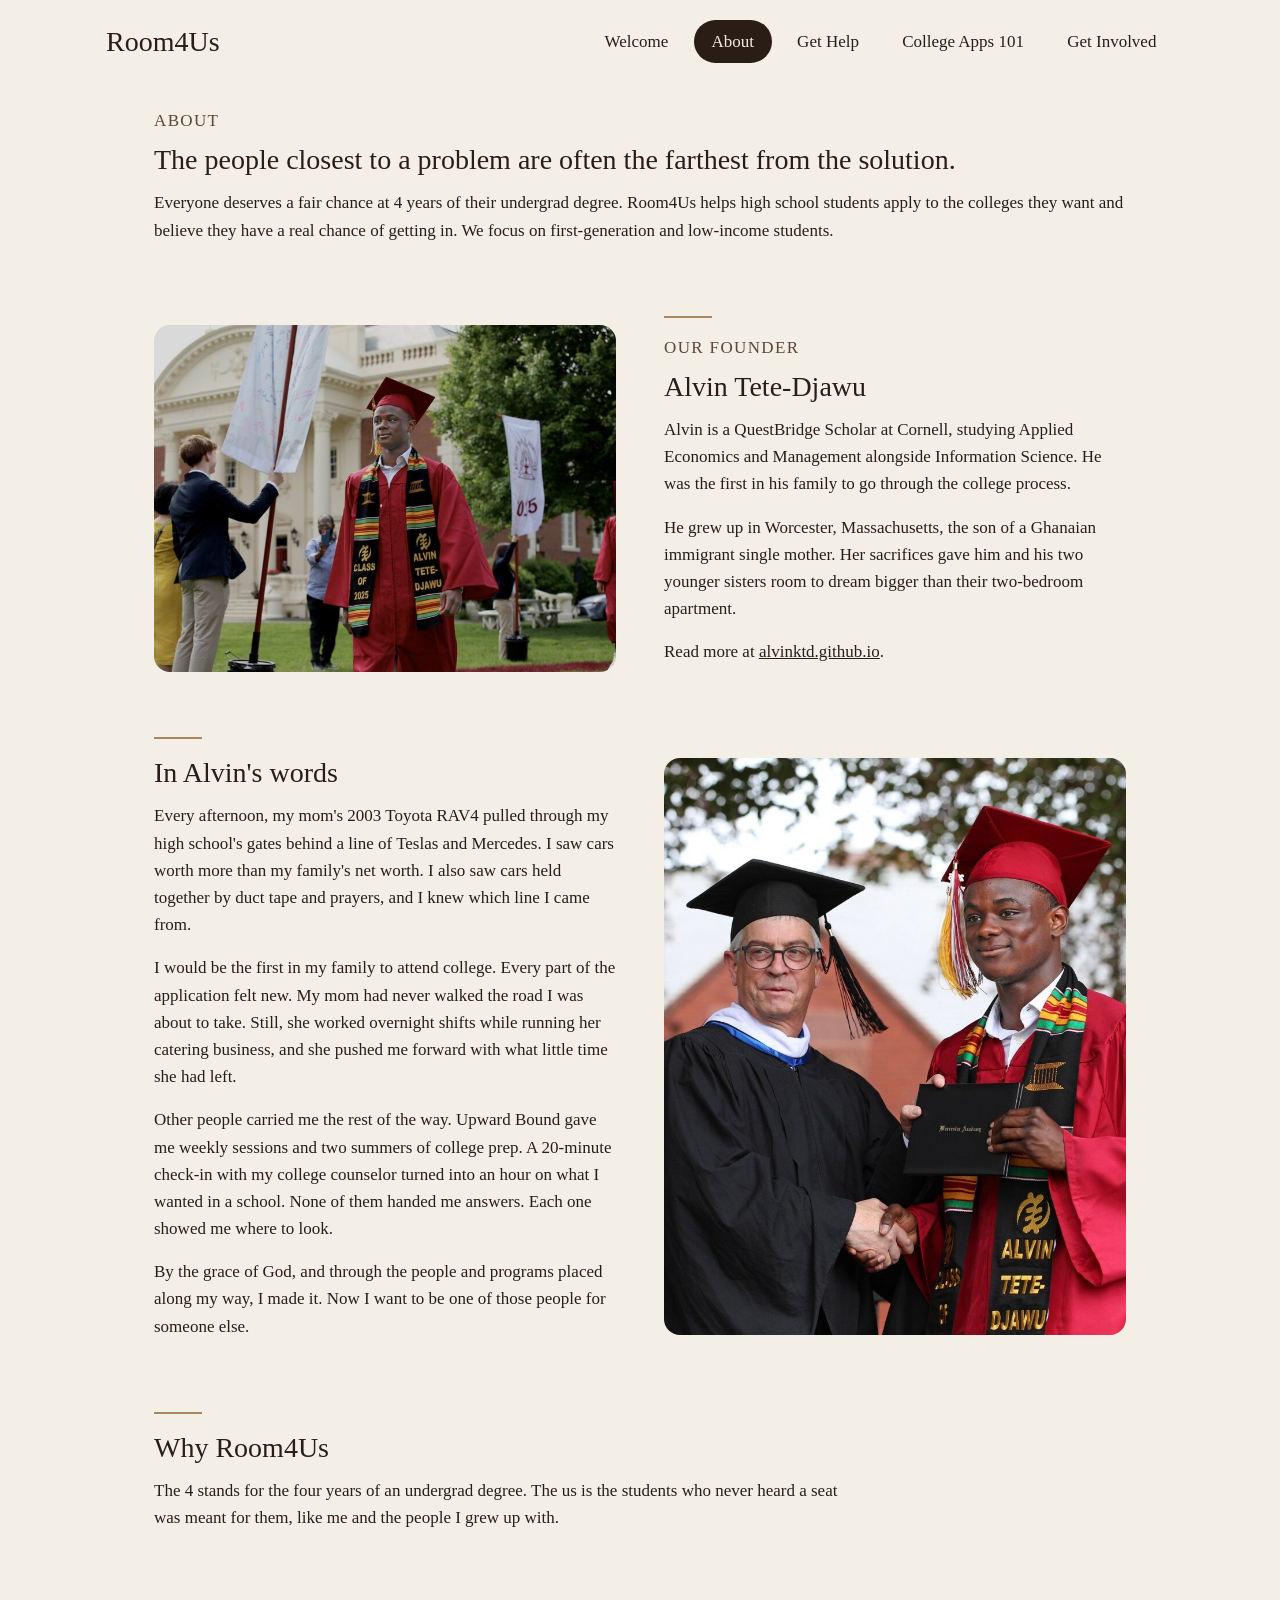
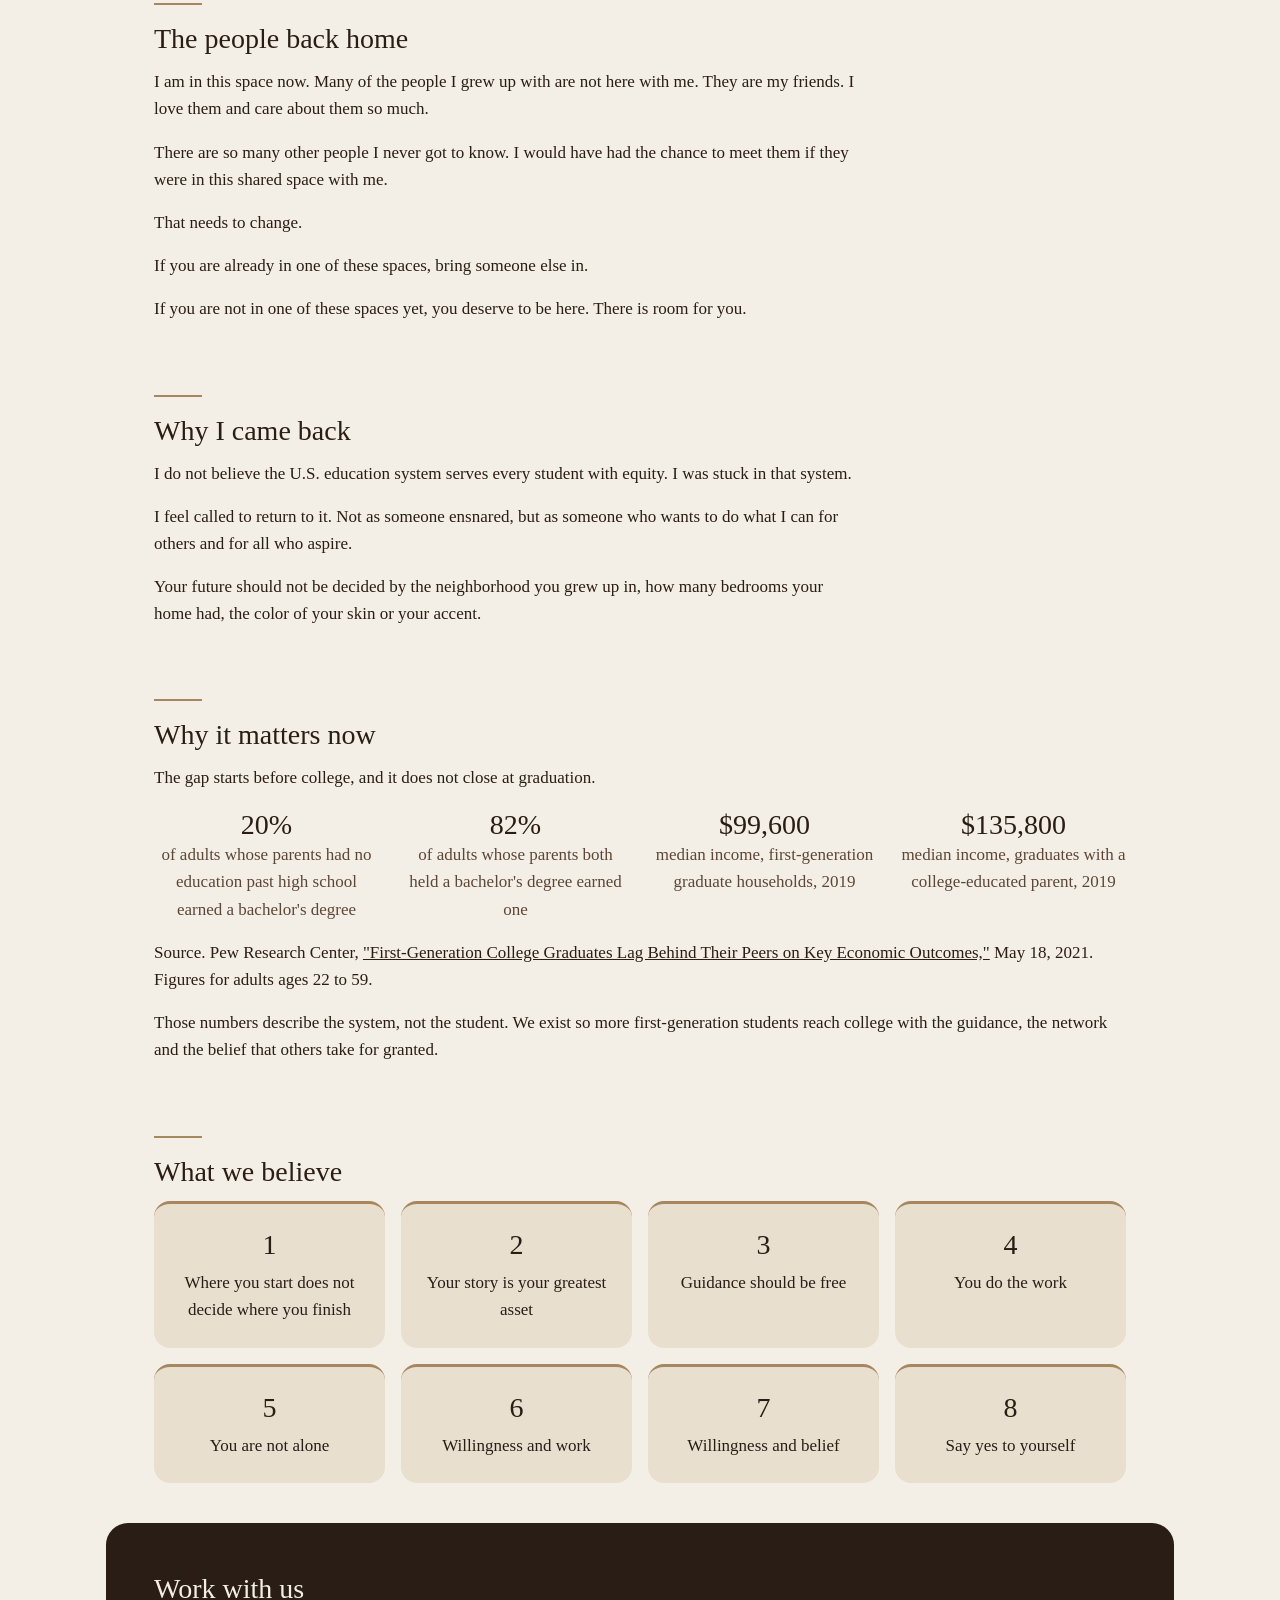
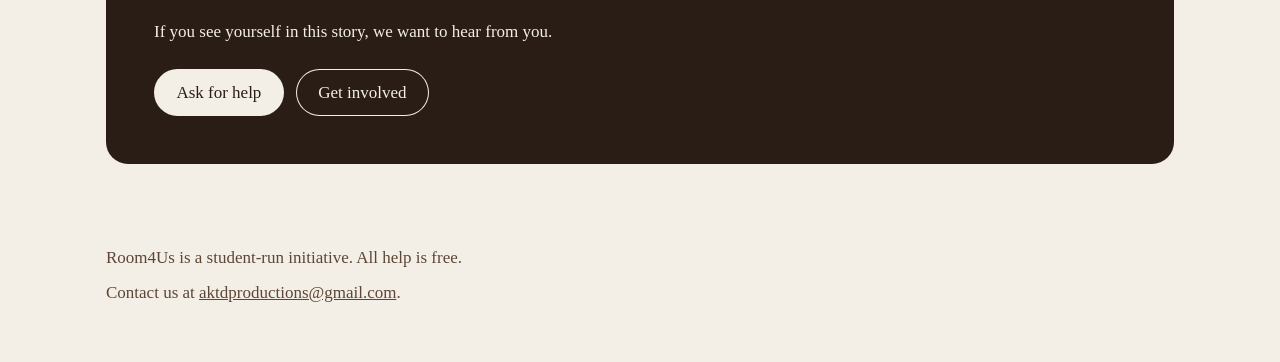
==== about.html @ 81c7f488 "Drop boxes behind plain text, keep them for the home hero, tiles and calls to action" ====
<!DOCTYPE html>
<html lang="en">
<head>
  <meta charset="utf-8">
  <meta name="viewport" content="width=device-width, initial-scale=1">
  <title>About | Room4Us</title>
  <meta name="description" content="Why Room4Us exists, our mission, and our founder's story.">
  <link rel="stylesheet" href="css/style.css?v=7">
</head>
<body>

  <header class="site-header">
    <a class="site-name" href="index.html">Room4Us</a>
    <button class="menu-button" type="button" aria-expanded="false" aria-controls="site-nav" aria-label="Open menu">
      <span></span><span></span><span></span>
    </button>
    <nav class="site-nav" id="site-nav" aria-label="Main">
      <ul>
        <li><a href="index.html">Welcome</a></li>
        <li><a href="about.html" aria-current="page">About</a></li>
        <li><a href="get-help.html">Get Help</a></li>
        <li><a href="college-apps-101.html">College Apps 101</a></li>
        <li><a href="get-involved.html">Get Involved</a></li>
      </ul>
    </nav>
  </header>

  <main>

    <!-- Opening statement and mission -->
    <section class="card" aria-labelledby="about-heading">
      <p class="eyebrow">About</p>
      <h1 id="about-heading">The people closest to a problem are often the farthest from the solution.</h1>
      <p>Everyone deserves a fair chance at 4 years of their undergrad degree. Room4Us helps high school students apply to the colleges they want and believe they have a real chance of getting in. We focus on first-generation and low-income students.</p>
    </section>

    <!-- Founder -->
    <section class="card media" aria-labelledby="founder-heading">
      <img src="images/alvin-graduation-walk.jpg" alt="Alvin walking at his high school graduation" width="800" height="602" loading="lazy">
      <div>
        <hr class="rule">
        <p class="eyebrow">Our founder</p>
        <h2 id="founder-heading">Alvin Tete-Djawu</h2>
        <p>Alvin is a QuestBridge Scholar at Cornell, studying Applied Economics and Management alongside Information Science. He was the first in his family to go through the college process.</p>
        <p>He grew up in Worcester, Massachusetts, the son of a Ghanaian immigrant single mother. Her sacrifices gave him and his two younger sisters room to dream bigger than their two-bedroom apartment.</p>
        <p>Read more at <a href="https://alvinktd.github.io/">alvinktd.github.io</a>.</p>
      </div>
    </section>

    <!-- Founder story, in Alvin's own words -->
    <section class="card media" aria-labelledby="story-heading">
      <div>
        <hr class="rule">
        <h2 id="story-heading">In Alvin's words</h2>
        <p>Every afternoon, my mom's 2003 Toyota RAV4 pulled through my high school's gates behind a line of Teslas and Mercedes. I saw cars worth more than my family's net worth. I also saw cars held together by duct tape and prayers, and I knew which line I came from.</p>
        <p>I would be the first in my family to attend college. Every part of the application felt new. My mom had never walked the road I was about to take. Still, she worked overnight shifts while running her catering business, and she pushed me forward with what little time she had left.</p>
        <p>Other people carried me the rest of the way. Upward Bound gave me weekly sessions and two summers of college prep. A 20-minute check-in with my college counselor turned into an hour on what I wanted in a school. None of them handed me answers. Each one showed me where to look.</p>
        <p>By the grace of God, and through the people and programs placed along my way, I made it. Now I want to be one of those people for someone else.</p>
      </div>
      <img src="images/alvin-graduation.jpg" alt="Alvin receiving his high school diploma" width="800" height="1000" loading="lazy">
    </section>

    <!-- What the name means -->
    <section class="card" aria-labelledby="name-heading">
      <hr class="rule">
      <h2 id="name-heading">Why Room4Us</h2>
      <div class="prose">
        <p>The 4 stands for the four years of an undergrad degree. The us is the students who never heard a seat was meant for them, like me and the people I grew up with.</p>
      </div>
    </section>

    <!-- Alvin's story of the people back home, in his words -->
    <section class="card" aria-labelledby="left-heading">
      <hr class="rule">
      <h2 id="left-heading">The people back home</h2>
      <div class="prose">
        <p>I am in this space now. Many of the people I grew up with are not here with me. They are my friends. I love them and care about them so much.</p>
        <p>There are so many other people I never got to know. I would have had the chance to meet them if they were in this shared space with me.</p>
        <p>That needs to change.</p>
        <p>If you are already in one of these spaces, bring someone else in.</p>
        <p>If you are not in one of these spaces yet, you deserve to be here. There is room for you.</p>
      </div>
    </section>

    <!-- Why Alvin came back to this work -->
    <section class="card" aria-labelledby="equity-heading">
      <hr class="rule">
      <h2 id="equity-heading">Why I came back</h2>
      <div class="prose">
        <p>I do not believe the U.S. education system serves every student with equity. I was stuck in that system.</p>
        <p>I feel called to return to it. Not as someone ensnared, but as someone who wants to do what I can for others and for all who aspire.</p>
        <p>Your future should not be decided by the neighborhood you grew up in, how many bedrooms your home had, the color of your skin or your accent.</p>
      </div>
    </section>

    <!-- Why it matters. Real figures from Pew Research Center. -->
    <section class="card" aria-labelledby="why-heading">
      <hr class="rule">
      <h2 id="why-heading">Why it matters now</h2>
      <div class="prose">
        <p>The gap starts before college, and it does not close at graduation.</p>
      </div>
      <ul class="numbers">
        <li><span class="number">20%</span><span class="number-label">of adults whose parents had no education past high school earned a bachelor's degree</span></li>
        <li><span class="number">82%</span><span class="number-label">of adults whose parents both held a bachelor's degree earned one</span></li>
        <li><span class="number">$99,600</span><span class="number-label">median income, first-generation graduate households, 2019</span></li>
        <li><span class="number">$135,800</span><span class="number-label">median income, graduates with a college-educated parent, 2019</span></li>
      </ul>
      <p class="after-chips">Source. Pew Research Center, <a href="https://www.pewresearch.org/social-trends/2021/05/18/first-generation-college-graduates-lag-behind-their-peers-on-key-economic-outcomes/">"First-Generation College Graduates Lag Behind Their Peers on Key Economic Outcomes,"</a> May 18, 2021. Figures for adults ages 22 to 59.</p>
      <p>Those numbers describe the system, not the student. We exist so more first-generation students reach college with the guidance, the network and the belief that others take for granted.</p>
    </section>

    <!-- Beliefs -->
    <section class="card" aria-labelledby="believe-heading">
      <hr class="rule">
      <h2 id="believe-heading">What we believe</h2>
      <ol class="pillars">
        <li><span class="pillar-number">1</span>Where you start does not decide where you finish</li>
        <li><span class="pillar-number">2</span>Your story is your greatest asset</li>
        <li><span class="pillar-number">3</span>Guidance should be free</li>
        <li><span class="pillar-number">4</span>You do the work</li>
        <li><span class="pillar-number">5</span>You are not alone</li>
        <li><span class="pillar-number">6</span>Willingness and work</li>
        <li><span class="pillar-number">7</span>Willingness and belief</li>
        <li><span class="pillar-number">8</span>Say yes to yourself</li>
      </ol>
    </section>

    <!-- Next step -->
    <section class="card card-dark" aria-labelledby="next-heading">
      <h2 id="next-heading">Work with us</h2>
      <p>If you see yourself in this story, we want to hear from you.</p>
      <div class="actions">
        <a class="button" href="get-help.html">Ask for help</a>
        <a class="button button-light" href="get-involved.html">Get involved</a>
      </div>
    </section>

  </main>

  <footer class="site-footer">
    <p>Room4Us is a student-run initiative. All help is free.</p>
    <p>Contact us at <a href="mailto:aktdproductions@gmail.com">aktdproductions@gmail.com</a>.</p>
  </footer>

  <script src="js/main.js?v=6"></script>
</body>
</html>
---- css/style.css ----
/* =========================================================
   Room4Us styles

   Rules
   - One font: Georgia.
   - Two sizes: 1.75rem for headings, 1.0625rem for the rest.
   - Colors live in one place, the tokens below.

   Contents
   1. Color tokens
   2. Base
   3. Header and navigation
   4. Layout and cards
   5. Buttons
   6. Chips, numbers, pillars and lists
   7. Tiles and modals
   8. Footer
   ========================================================= */


/* ---------- 1. Color tokens ---------- */

/* Light theme (default) */
:root {
  --bg: #f4efe6;           /* cream page */
  --surface: #fbf8f2;      /* cards and modals */
  --surface-dark: #2a1d16; /* chocolate hero and call-to-action cards */
  --soft: #e9dfcf;         /* chips, tiles, hover */
  --text: #2a1d16;         /* chocolate text */
  --text-muted: #5c4636;   /* softer text, passes contrast */
  --text-on-dark: #f4efe6; /* cream text on chocolate */
  --accent: #a6875f;       /* tan lines, decoration only */
  --pill: #2a1d16;         /* filled pill */
  --pill-text: #f4efe6;
  --focus: #7a5a32;
  --backdrop: rgb(18 13 10 / 65%);
  --shadow: 0 10px 30px rgb(0 0 0 / 18%);
  --radius: 22px;
  --radius-small: 16px;
  --size-heading: 1.75rem;
  --size-body: 1.0625rem;
}

/* Dark theme */
@media (prefers-color-scheme: dark) {
  :root {
    --bg: #120d0a;
    --surface: #221813;
    --surface-dark: #2e2119;
    --soft: #3a2b21;
    --text: #f4efe6;
    --text-muted: #d9ccb9;
    --text-on-dark: #f4efe6;
    --accent: #c9a979;
    --pill: #f4efe6;
    --pill-text: #120d0a;
    --focus: #e6c999;
  }
}


/* ---------- 2. Base ---------- */

*,
*::before,
*::after {
  box-sizing: border-box;
}

html {
  font-size: 100%; /* 1rem = 16px */
  text-size-adjust: 100%;
}

body {
  margin: 0;
  background: var(--bg);
  color: var(--text);
  font-family: Georgia, serif;
  font-size: var(--size-body);
  line-height: 1.6;
}

/* Every heading uses the one heading size */
h1,
h2,
h3 {
  margin: 0 0 0.75rem;
  font-size: var(--size-heading);
  font-weight: normal;
  line-height: 1.25;
}

p {
  margin: 0 0 1rem;
}

a {
  color: inherit;
}

img {
  display: block;
  max-width: 100%;
  height: auto;
}

/* Visible focus on everything you can tab to */
a:focus-visible,
button:focus-visible {
  outline: 3px solid var(--focus);
  outline-offset: 3px;
}


/* ---------- 3. Header and navigation ---------- */

.site-header {
  position: relative;
  display: flex;
  align-items: center;
  justify-content: space-between;
  gap: 1rem;
  max-width: 1100px;
  margin: 0 auto;
  padding: 1.25rem 1rem;
}

/* The organization name. One line on every page. */
.site-name {
  font-size: var(--size-heading);
  line-height: 1.2;
  text-decoration: none;
  white-space: nowrap;
}

/* Hamburger button. Shown under 900px only. */
.menu-button {
  display: inline-flex;
  flex-direction: column;
  justify-content: center;
  gap: 5px;
  width: 48px;
  height: 48px;
  padding: 12px;
  border: 0;
  border-radius: 999px;
  background: transparent;
  color: var(--text);
  cursor: pointer;
}

.menu-button span {
  display: block;
  height: 2px;
  background: currentcolor;
}

/* Mobile menu: hidden until the hamburger opens it */
.site-nav {
  position: absolute;
  top: calc(100% - 0.5rem);
  right: 1rem;
  left: 1rem;
  z-index: 10;
  display: none;
  padding: 0.75rem;
  border-radius: var(--radius);
  background: var(--surface);
  box-shadow: var(--shadow);
}

.site-nav.is-open {
  display: block;
}

.site-nav ul {
  display: grid;
  gap: 0.25rem;
  margin: 0;
  padding: 0;
  list-style: none;
}

/* Nav links are oval pills */
.site-nav a {
  display: block;
  padding: 0.5rem 1.1rem;
  border-radius: 999px;
  text-decoration: none;
  white-space: nowrap;
}

.site-nav a:hover {
  background: var(--soft);
}

/* The current page gets a filled pill */
.site-nav a[aria-current="page"] {
  background: var(--pill);
  color: var(--pill-text);
}

/* Wide screens: pills in a row at top right */
@media (width >= 900px) {
  .menu-button {
    display: none;
  }

  .site-nav {
    position: static;
    display: block;
    padding: 0;
    background: transparent;
    box-shadow: none;
  }

  .site-nav ul {
    display: flex;
    gap: 0.5rem;
  }
}


/* ---------- 4. Layout and cards ---------- */

main {
  max-width: 1100px;
  margin: 0 auto;
  padding: 0 1rem 2rem;
}

/* Sections, stacked full width. Plain text sits on the page with no box.
   Text lines up with the text inside the boxed sections. */
.card {
  margin-bottom: 0.5rem;
  padding: 2rem 1.5rem;
  border-radius: var(--radius);
}

/* Boxed sections, only where the box does work: the opening card,
   closing calls to action, and groups of tappable tiles. */
.card-box {
  margin: 1rem 0 1.5rem;
  background: var(--surface);
}

/* Chocolate card for heroes and closing calls to action */
.card-dark {
  margin: 1rem 0 1.5rem;
  background: var(--surface-dark);
  color: var(--text-on-dark);
}

@media (width >= 900px) {
  .card {
    padding: 1.5rem 3rem;
  }

  .card-box,
  .card-dark {
    padding: 3rem;
  }
}

/* Thin tan line above a heading */
.rule {
  width: 48px;
  height: 2px;
  margin: 0 0 1rem;
  border: 0;
  background: var(--accent);
}

/* Small uppercase label above a heading. Same size as body text. */
.eyebrow {
  margin: 0 0 0.5rem;
  color: var(--text-muted);
  letter-spacing: 0.08em;
  text-transform: uppercase;
}

.card-dark .eyebrow {
  color: var(--text-on-dark);
}

/* Text column at a comfortable reading width */
.prose {
  max-width: 44rem;
}

/* Card with a picture: stacked on mobile, side by side on wide screens */
.media {
  display: grid;
  gap: 2rem;
  align-items: center;
}

.media img {
  width: 100%;
  border-radius: var(--radius-small);
}

@media (width >= 900px) {
  .media {
    grid-template-columns: 1fr 1fr;
    gap: 3rem;
  }
}

/* Extra space under a row of chips or numbers */
.after-chips {
  margin-top: 1rem;
}


/* ---------- 5. Buttons ---------- */

.actions {
  display: flex;
  flex-wrap: wrap;
  gap: 0.75rem;
  margin-top: 1.5rem;
}

.button {
  display: inline-block;
  padding: 0.7rem 1.4rem;
  border: 0;
  border-radius: 999px;
  background: var(--pill);
  color: var(--pill-text);
  font-family: inherit;
  font-size: var(--size-body);
  line-height: 1.4;
  text-decoration: none;
  cursor: pointer;
}

.button-light {
  background: var(--soft);
  color: var(--text);
}

/* On chocolate cards, buttons flip to cream */
.card-dark .button {
  background: var(--text-on-dark);
  color: #2a1d16;
}

.card-dark .button-light {
  background: transparent;
  color: var(--text-on-dark);
  box-shadow: inset 0 0 0 1px var(--text-on-dark);
}


/* ---------- 6. Chips, numbers, pillars and lists ---------- */

/* Regular bullet and numbered lists inside cards and modals */
:where(.prose, dialog) :where(ul:not(.chips), ol),
.steps {
  margin: 0 0 1rem;
  padding-left: 1.25rem;
}

:where(.prose, dialog, .steps) li {
  margin-bottom: 0.4rem;
}

.steps {
  max-width: 44rem;
}

/* Shared reset for the custom lists */
.chips,
.numbers,
.pillars {
  margin: 0;
  padding: 0;
  list-style: none;
}

/* Chips: short items in ovals */
.chips {
  display: flex;
  flex-wrap: wrap;
  gap: 0.5rem;
  margin-top: 1rem;
}

.chips > li {
  margin: 0;
  padding: 0.35rem 1rem;
  border-radius: 999px;
  background: var(--soft);
  color: var(--text);
}

/* Impact numbers: 2 columns on mobile, 4 on wide screens */
.numbers {
  display: grid;
  grid-template-columns: repeat(2, 1fr);
  gap: 1.5rem;
  text-align: center;
}

.numbers > li {
  margin: 0;
}

.number {
  display: block;
  font-size: var(--size-heading);
  font-weight: normal;
  line-height: 1.2;
}

.number-label {
  display: block;
  color: var(--text-muted);
}

/* Pillars for "What we believe": 2 columns on mobile, 4 on wide */
.pillars {
  display: grid;
  grid-template-columns: repeat(2, 1fr);
  gap: 1rem;
}

.pillars > li {
  margin: 0;
  padding: 1.5rem 1rem;
  border-top: 3px solid var(--accent);
  border-radius: var(--radius-small);
  background: var(--soft);
  text-align: center;
}

.pillar-number {
  display: block;
  margin-bottom: 0.5rem;
  font-size: var(--size-heading);
  line-height: 1.2;
}

@media (width >= 900px) {
  .numbers,
  .pillars {
    grid-template-columns: repeat(4, 1fr);
  }
}

/* Guide sections: a little space above sub-headings */
.guide h3 {
  margin-top: 1.5rem;
}


/* ---------- 7. Tiles and modals ---------- */

/* Tappable cards that open a modal */
.tiles {
  display: grid;
  gap: 1rem;
}

@media (width >= 900px) {
  .tiles {
    grid-template-columns: repeat(2, 1fr);
  }
}

.tile {
  display: block;
  width: 100%;
  padding: 1.5rem;
  border: 0;
  border-radius: var(--radius-small);
  background: var(--soft);
  color: var(--text);
  font-family: inherit;
  font-size: var(--size-body);
  line-height: 1.5;
  text-align: left;
  cursor: pointer;
}

.tile:hover {
  box-shadow: inset 0 0 0 2px var(--accent);
}

.tile-title {
  display: block;
  margin-bottom: 0.5rem;
  font-size: var(--size-heading);
  line-height: 1.25;
}

.tile-more {
  display: block;
  margin-top: 0.75rem;
  text-decoration: underline;
}

/* Modals */
dialog {
  width: min(680px, calc(100% - 2rem));
  max-height: calc(100% - 2rem);
  padding: 2rem 1.5rem;
  border: 0;
  border-radius: var(--radius);
  background: var(--surface);
  color: var(--text);
}

dialog::backdrop {
  background: var(--backdrop);
}

.dialog-close {
  float: right;
  margin: -0.5rem -0.5rem 0.5rem 1rem;
  padding: 0.35rem 1rem;
  border: 0;
  border-radius: 999px;
  background: var(--soft);
  color: var(--text);
  font-family: inherit;
  font-size: var(--size-body);
  cursor: pointer;
}


/* ---------- 8. Footer ---------- */

.site-footer {
  max-width: 1100px;
  margin: 0 auto;
  padding: 1.5rem 1rem 3rem;
  color: var(--text-muted);
}

.site-footer p {
  margin: 0 0 0.5rem;
}
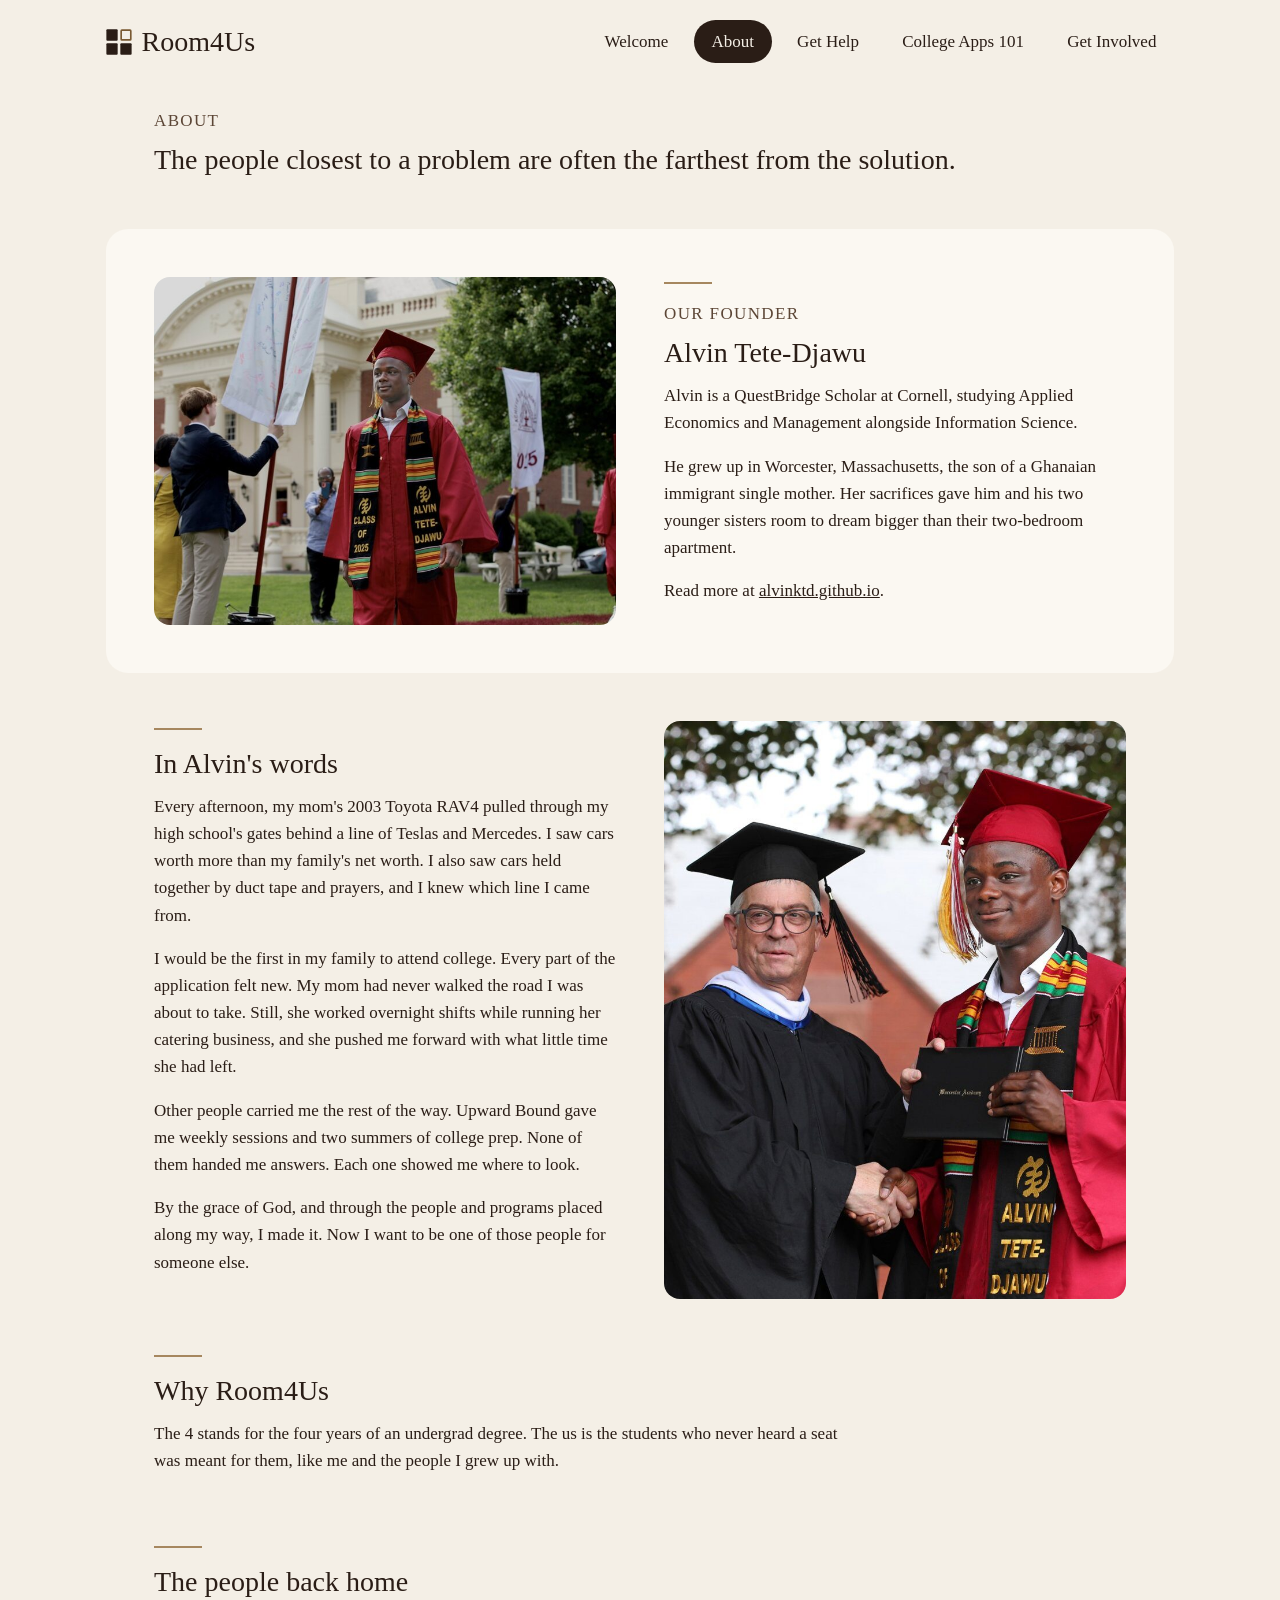
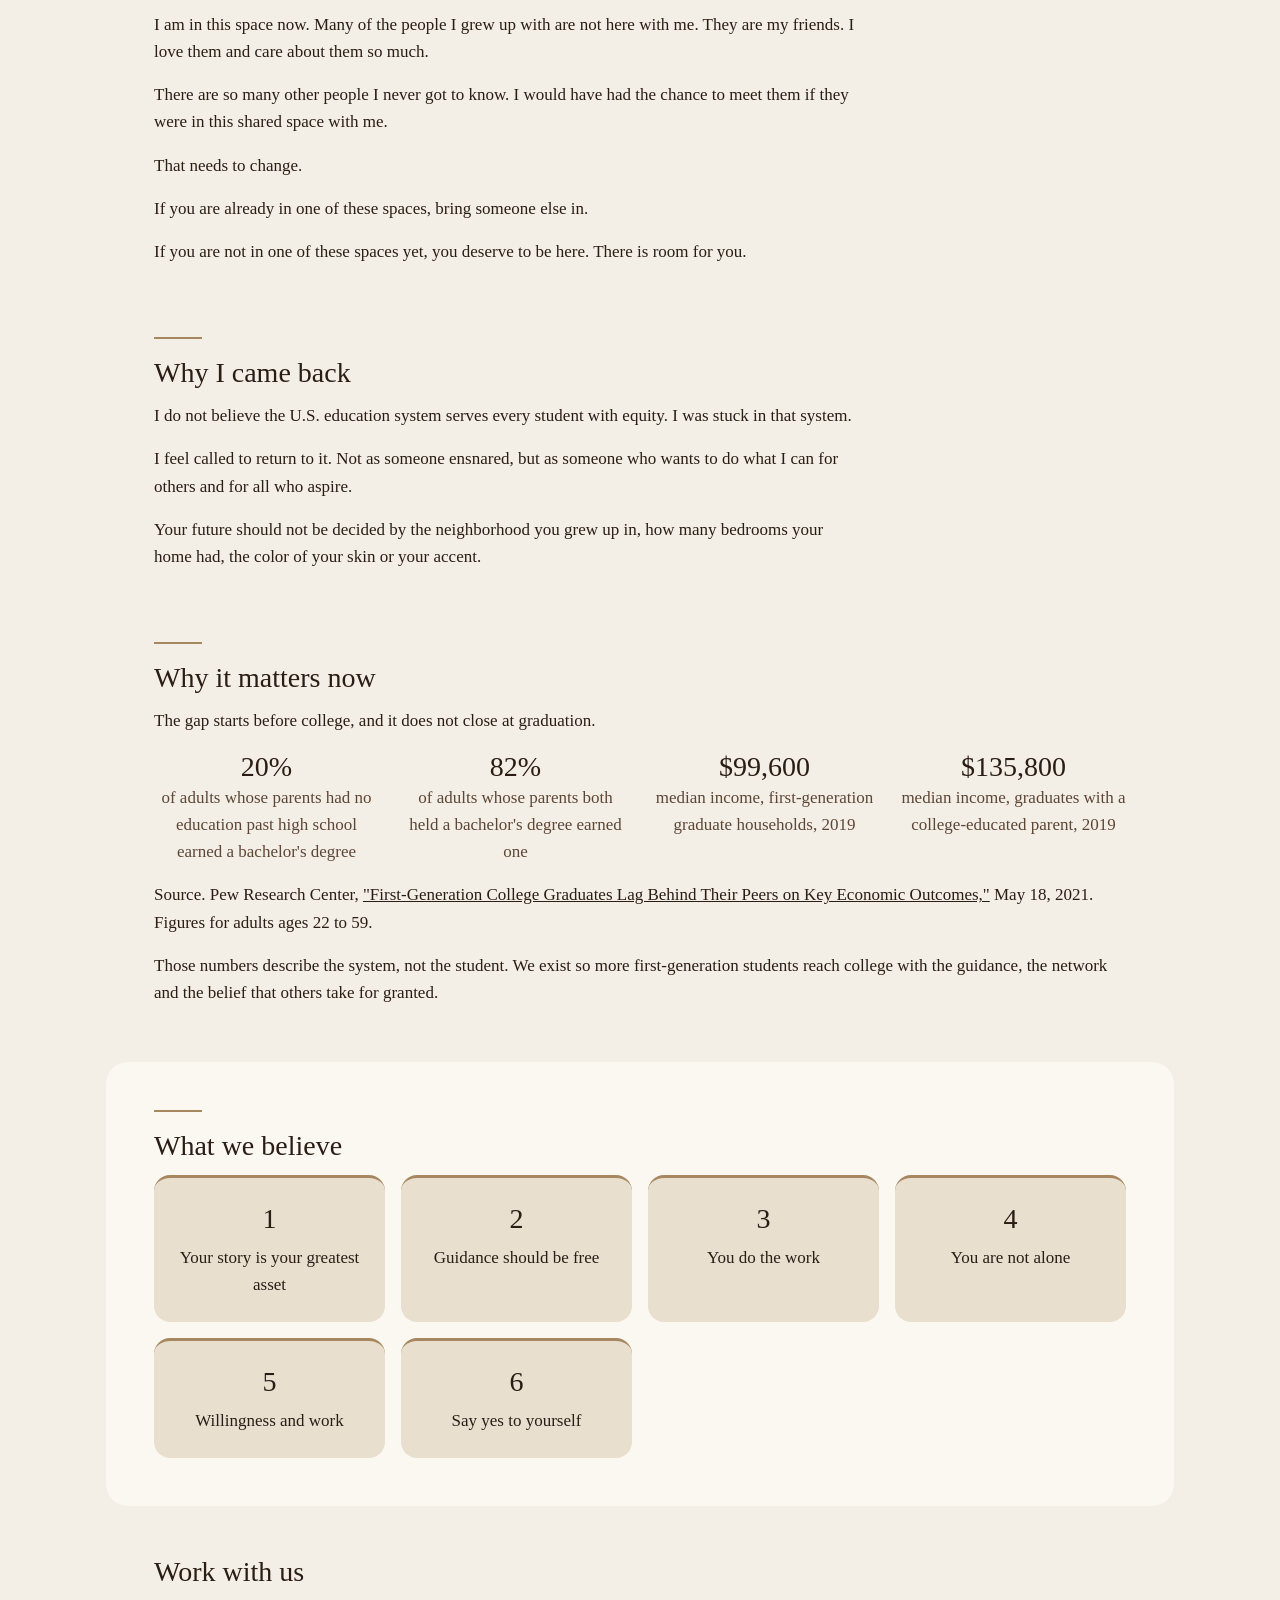
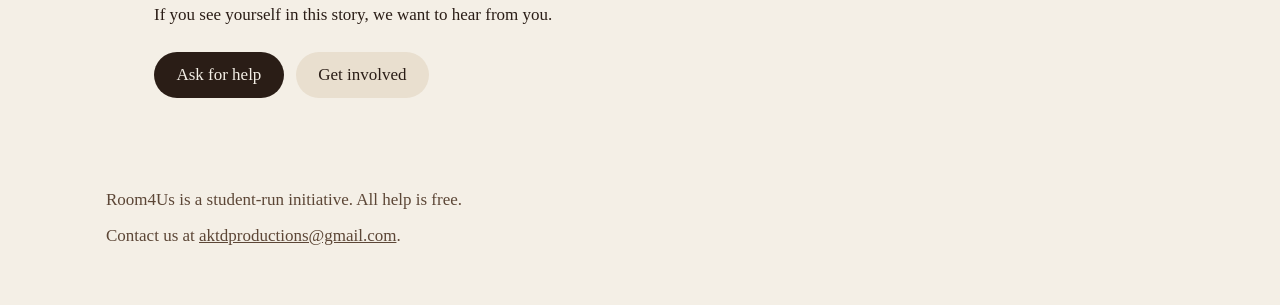
==== commit df1d9e7b: "Boxes only where there is something to click, remove repeats, new four-squares logo and favicon" ====
--- a/about.html
+++ b/about.html
@@ -5,12 +5,17 @@
   <meta name="viewport" content="width=device-width, initial-scale=1">
   <title>About | Room4Us</title>
   <meta name="description" content="Why Room4Us exists, our mission, and our founder's story.">
-  <link rel="stylesheet" href="css/style.css?v=7">
+  <link rel="icon" href="images/favicon/favicon.svg" type="image/svg+xml">
+  <link rel="icon" href="images/favicon/favicon-32.png" sizes="32x32" type="image/png">
+  <link rel="apple-touch-icon" href="images/favicon/apple-touch-icon.png">
+  <meta property="og:site_name" content="Room4Us">
+  <meta property="og:image" content="https://alvinktd.github.io/Room4Us/images/room4us-logo.png">
+  <link rel="stylesheet" href="css/style.css?v=8">
 </head>
 <body>
 
   <header class="site-header">
-    <a class="site-name" href="index.html">Room4Us</a>
+    <a class="site-name" href="index.html"><picture><source srcset="images/room4us-mark-icon-dark.svg" media="(prefers-color-scheme: dark)"><img class="site-mark" src="images/room4us-mark-icon.svg" alt="" width="26" height="26"></picture>Room4Us</a>
     <button class="menu-button" type="button" aria-expanded="false" aria-controls="site-nav" aria-label="Open menu">
       <span></span><span></span><span></span>
     </button>
@@ -31,17 +36,16 @@
     <section class="card" aria-labelledby="about-heading">
       <p class="eyebrow">About</p>
       <h1 id="about-heading">The people closest to a problem are often the farthest from the solution.</h1>
-      <p>Everyone deserves a fair chance at 4 years of their undergrad degree. Room4Us helps high school students apply to the colleges they want and believe they have a real chance of getting in. We focus on first-generation and low-income students.</p>
     </section>
 
     <!-- Founder -->
-    <section class="card media" aria-labelledby="founder-heading">
+    <section class="card card-box media" aria-labelledby="founder-heading">
       <img src="images/alvin-graduation-walk.jpg" alt="Alvin walking at his high school graduation" width="800" height="602" loading="lazy">
       <div>
         <hr class="rule">
         <p class="eyebrow">Our founder</p>
         <h2 id="founder-heading">Alvin Tete-Djawu</h2>
-        <p>Alvin is a QuestBridge Scholar at Cornell, studying Applied Economics and Management alongside Information Science. He was the first in his family to go through the college process.</p>
+        <p>Alvin is a QuestBridge Scholar at Cornell, studying Applied Economics and Management alongside Information Science.</p>
         <p>He grew up in Worcester, Massachusetts, the son of a Ghanaian immigrant single mother. Her sacrifices gave him and his two younger sisters room to dream bigger than their two-bedroom apartment.</p>
         <p>Read more at <a href="https://alvinktd.github.io/">alvinktd.github.io</a>.</p>
       </div>
@@ -54,7 +58,7 @@
         <h2 id="story-heading">In Alvin's words</h2>
         <p>Every afternoon, my mom's 2003 Toyota RAV4 pulled through my high school's gates behind a line of Teslas and Mercedes. I saw cars worth more than my family's net worth. I also saw cars held together by duct tape and prayers, and I knew which line I came from.</p>
         <p>I would be the first in my family to attend college. Every part of the application felt new. My mom had never walked the road I was about to take. Still, she worked overnight shifts while running her catering business, and she pushed me forward with what little time she had left.</p>
-        <p>Other people carried me the rest of the way. Upward Bound gave me weekly sessions and two summers of college prep. A 20-minute check-in with my college counselor turned into an hour on what I wanted in a school. None of them handed me answers. Each one showed me where to look.</p>
+        <p>Other people carried me the rest of the way. Upward Bound gave me weekly sessions and two summers of college prep. None of them handed me answers. Each one showed me where to look.</p>
         <p>By the grace of God, and through the people and programs placed along my way, I made it. Now I want to be one of those people for someone else.</p>
       </div>
       <img src="images/alvin-graduation.jpg" alt="Alvin receiving his high school diploma" width="800" height="1000" loading="lazy">
@@ -111,23 +115,21 @@
     </section>
 
     <!-- Beliefs -->
-    <section class="card" aria-labelledby="believe-heading">
+    <section class="card card-box" aria-labelledby="believe-heading">
       <hr class="rule">
       <h2 id="believe-heading">What we believe</h2>
       <ol class="pillars">
-        <li><span class="pillar-number">1</span>Where you start does not decide where you finish</li>
-        <li><span class="pillar-number">2</span>Your story is your greatest asset</li>
-        <li><span class="pillar-number">3</span>Guidance should be free</li>
-        <li><span class="pillar-number">4</span>You do the work</li>
-        <li><span class="pillar-number">5</span>You are not alone</li>
-        <li><span class="pillar-number">6</span>Willingness and work</li>
-        <li><span class="pillar-number">7</span>Willingness and belief</li>
-        <li><span class="pillar-number">8</span>Say yes to yourself</li>
+        <li><span class="pillar-number">1</span>Your story is your greatest asset</li>
+        <li><span class="pillar-number">2</span>Guidance should be free</li>
+        <li><span class="pillar-number">3</span>You do the work</li>
+        <li><span class="pillar-number">4</span>You are not alone</li>
+        <li><span class="pillar-number">5</span>Willingness and work</li>
+        <li><span class="pillar-number">6</span>Say yes to yourself</li>
       </ol>
     </section>
 
     <!-- Next step -->
-    <section class="card card-dark" aria-labelledby="next-heading">
+    <section class="card" aria-labelledby="next-heading">
       <h2 id="next-heading">Work with us</h2>
       <p>If you see yourself in this story, we want to hear from you.</p>
       <div class="actions">
--- a/css/style.css
+++ b/css/style.css
@@ -128,10 +128,19 @@
 
 /* The organization name. One line on every page. */
 .site-name {
+  display: inline-flex;
+  align-items: center;
+  gap: 0.6rem;
   font-size: var(--size-heading);
   line-height: 1.2;
   text-decoration: none;
   white-space: nowrap;
+}
+
+.site-mark {
+  display: block;
+  width: 26px;
+  height: 26px;
 }
 
 /* Hamburger button. Shown under 900px only. */
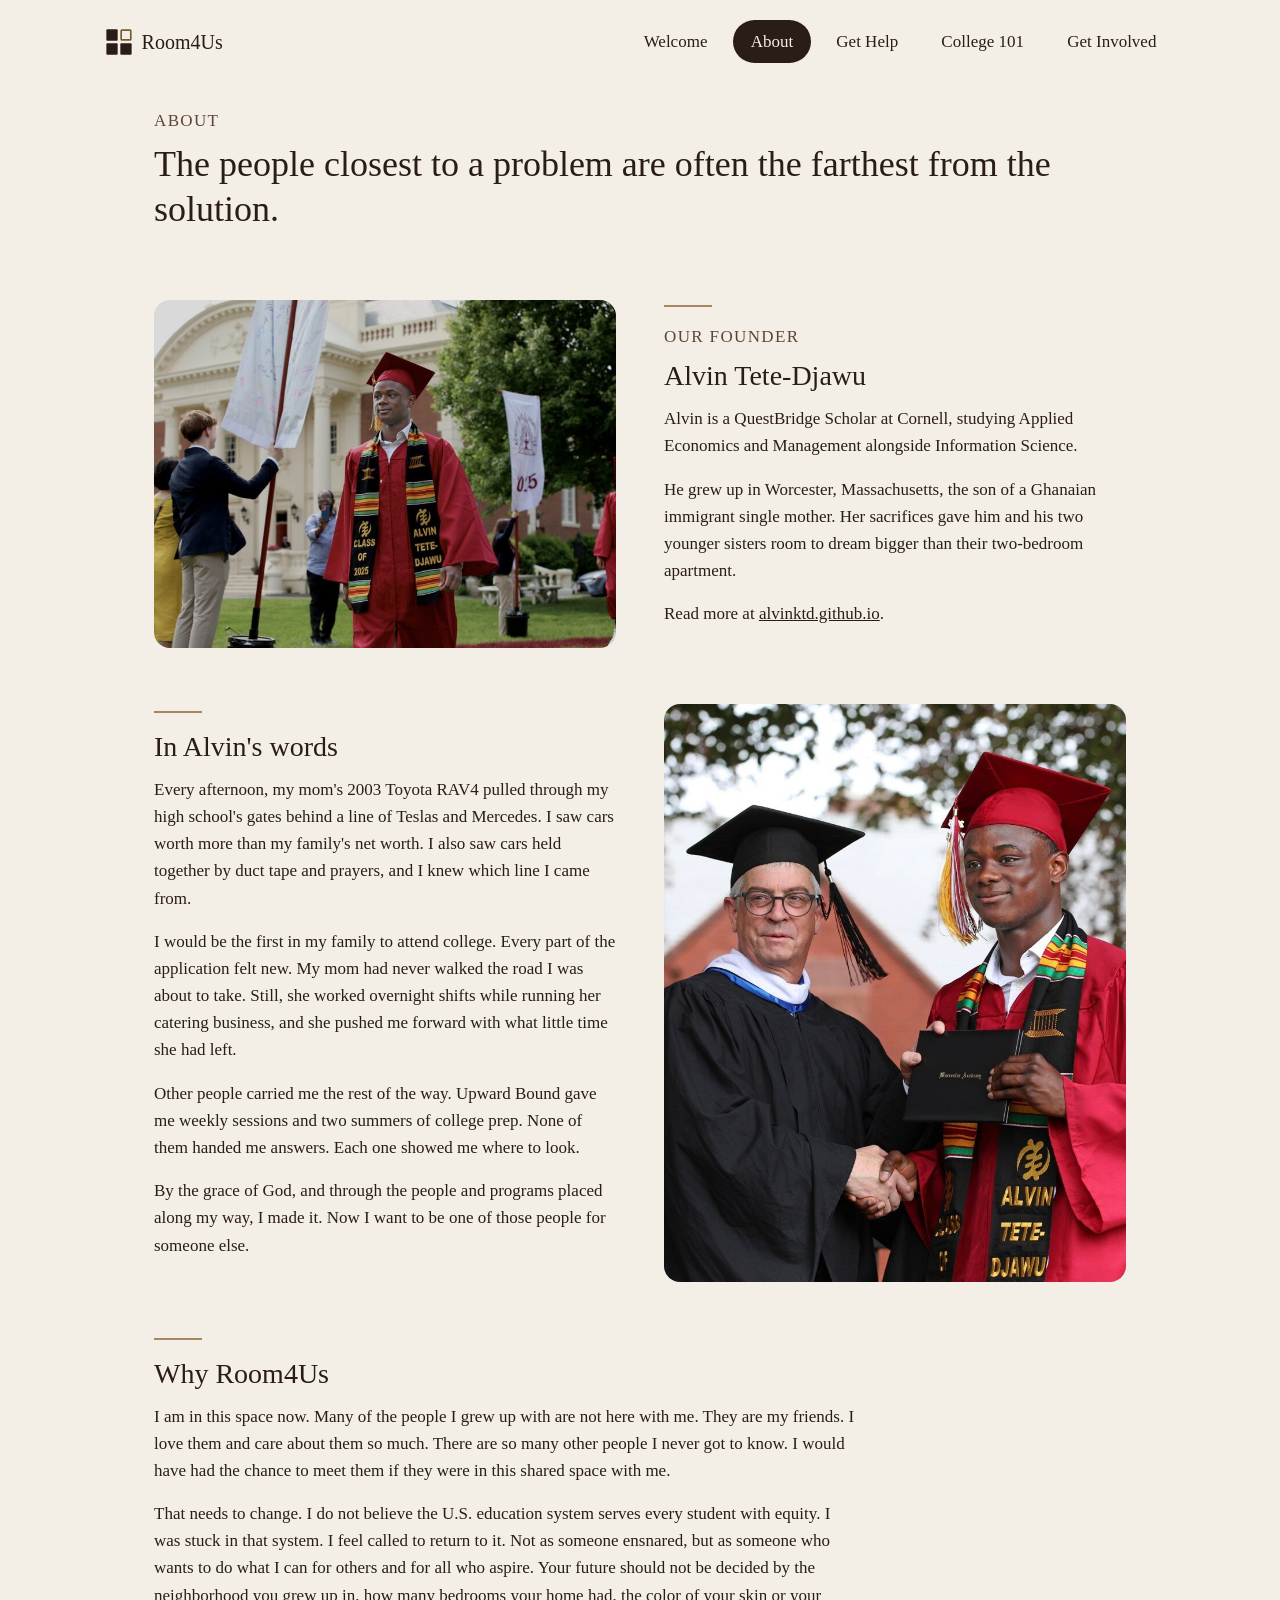
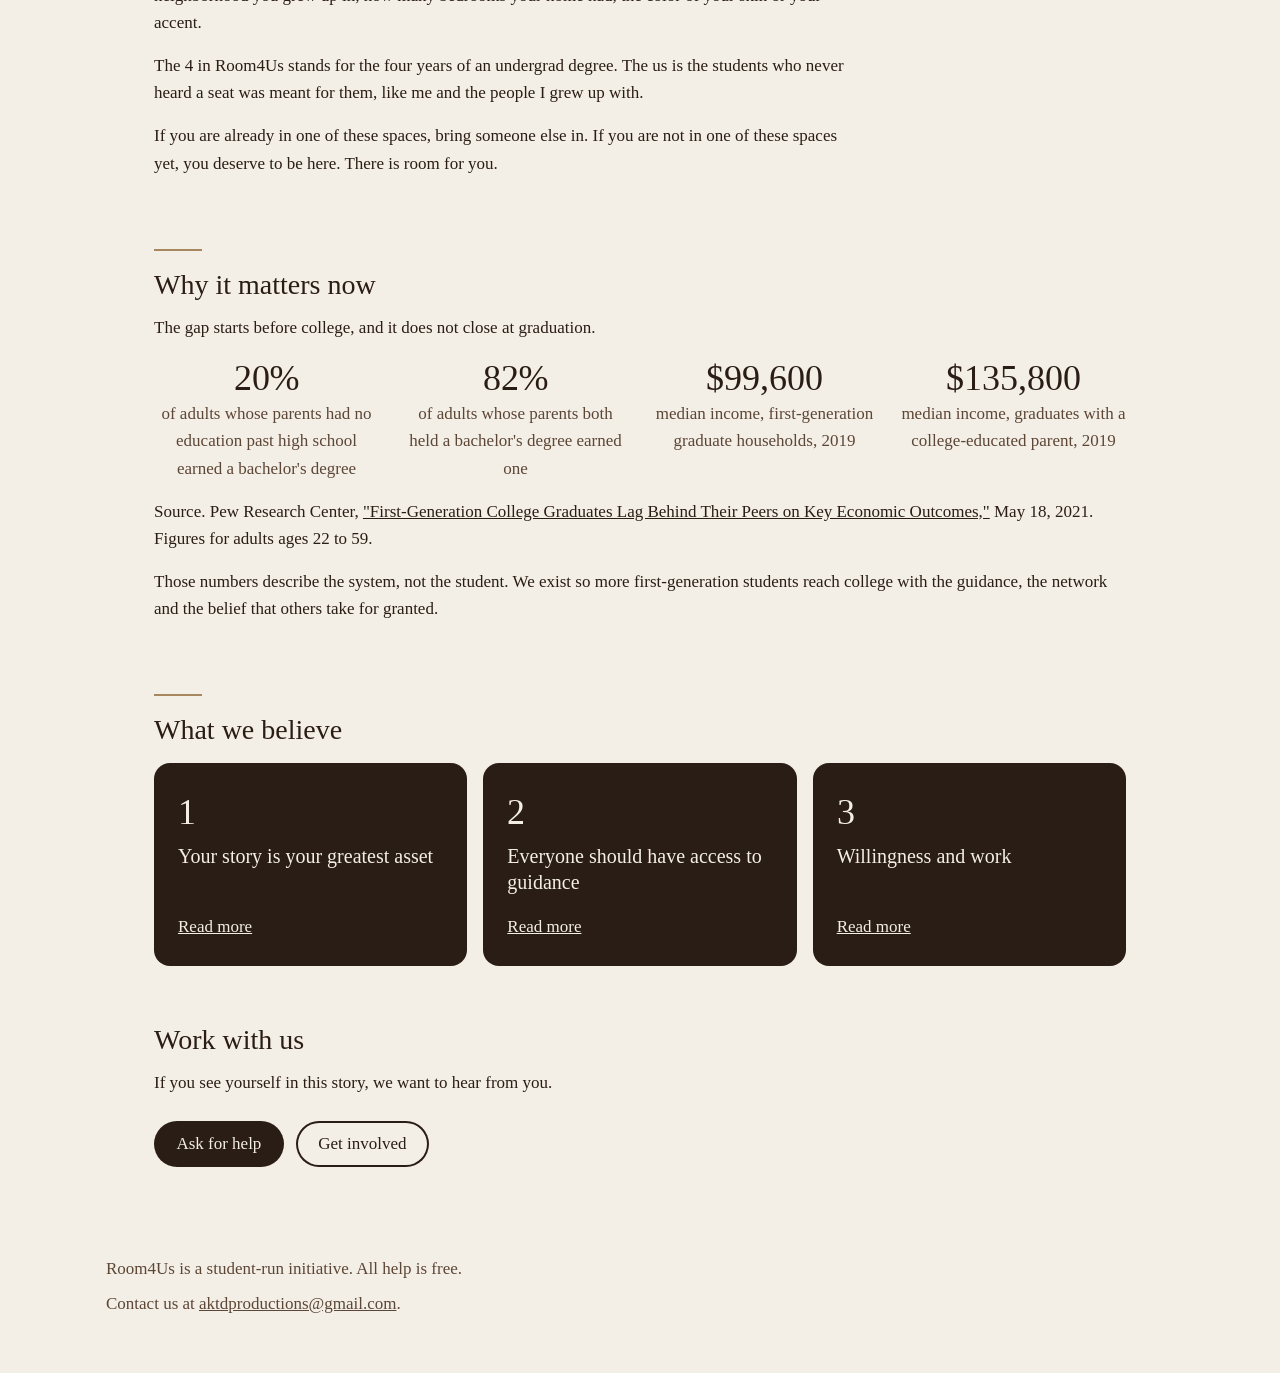
==== commit c0b433bd: "Flip cards, belief pop-ups, College 101, dark boxes, links open in new tabs - Every outside link ope" ====
--- a/about.html
+++ b/about.html
@@ -10,7 +10,7 @@
   <link rel="apple-touch-icon" href="images/favicon/apple-touch-icon.png">
   <meta property="og:site_name" content="Room4Us">
   <meta property="og:image" content="https://alvinktd.github.io/Room4Us/images/room4us-logo.png">
-  <link rel="stylesheet" href="css/style.css?v=8">
+  <link rel="stylesheet" href="css/style.css?v=9">
 </head>
 <body>
 
@@ -24,7 +24,7 @@
         <li><a href="index.html">Welcome</a></li>
         <li><a href="about.html" aria-current="page">About</a></li>
         <li><a href="get-help.html">Get Help</a></li>
-        <li><a href="college-apps-101.html">College Apps 101</a></li>
+        <li><a href="college-101.html">College 101</a></li>
         <li><a href="get-involved.html">Get Involved</a></li>
       </ul>
     </nav>
@@ -39,7 +39,7 @@
     </section>
 
     <!-- Founder -->
-    <section class="card card-box media" aria-labelledby="founder-heading">
+    <section class="card media" aria-labelledby="founder-heading">
       <img src="images/alvin-graduation-walk.jpg" alt="Alvin walking at his high school graduation" width="800" height="602" loading="lazy">
       <div>
         <hr class="rule">
@@ -47,7 +47,7 @@
         <h2 id="founder-heading">Alvin Tete-Djawu</h2>
         <p>Alvin is a QuestBridge Scholar at Cornell, studying Applied Economics and Management alongside Information Science.</p>
         <p>He grew up in Worcester, Massachusetts, the son of a Ghanaian immigrant single mother. Her sacrifices gave him and his two younger sisters room to dream bigger than their two-bedroom apartment.</p>
-        <p>Read more at <a href="https://alvinktd.github.io/">alvinktd.github.io</a>.</p>
+        <p>Read more at <a href="https://alvinktd.github.io/" target="_blank" rel="noopener noreferrer">alvinktd.github.io</a>.</p>
       </div>
     </section>
 
@@ -64,36 +64,15 @@
       <img src="images/alvin-graduation.jpg" alt="Alvin receiving his high school diploma" width="800" height="1000" loading="lazy">
     </section>
 
-    <!-- What the name means -->
+    <!-- Why Room4Us. One story: the people back home, why Alvin came back, the name. Alvin's words. -->
     <section class="card" aria-labelledby="name-heading">
       <hr class="rule">
       <h2 id="name-heading">Why Room4Us</h2>
       <div class="prose">
-        <p>The 4 stands for the four years of an undergrad degree. The us is the students who never heard a seat was meant for them, like me and the people I grew up with.</p>
-      </div>
-    </section>
-
-    <!-- Alvin's story of the people back home, in his words -->
-    <section class="card" aria-labelledby="left-heading">
-      <hr class="rule">
-      <h2 id="left-heading">The people back home</h2>
-      <div class="prose">
-        <p>I am in this space now. Many of the people I grew up with are not here with me. They are my friends. I love them and care about them so much.</p>
-        <p>There are so many other people I never got to know. I would have had the chance to meet them if they were in this shared space with me.</p>
-        <p>That needs to change.</p>
-        <p>If you are already in one of these spaces, bring someone else in.</p>
-        <p>If you are not in one of these spaces yet, you deserve to be here. There is room for you.</p>
-      </div>
-    </section>
-
-    <!-- Why Alvin came back to this work -->
-    <section class="card" aria-labelledby="equity-heading">
-      <hr class="rule">
-      <h2 id="equity-heading">Why I came back</h2>
-      <div class="prose">
-        <p>I do not believe the U.S. education system serves every student with equity. I was stuck in that system.</p>
-        <p>I feel called to return to it. Not as someone ensnared, but as someone who wants to do what I can for others and for all who aspire.</p>
-        <p>Your future should not be decided by the neighborhood you grew up in, how many bedrooms your home had, the color of your skin or your accent.</p>
+        <p>I am in this space now. Many of the people I grew up with are not here with me. They are my friends. I love them and care about them so much. There are so many other people I never got to know. I would have had the chance to meet them if they were in this shared space with me.</p>
+        <p>That needs to change. I do not believe the U.S. education system serves every student with equity. I was stuck in that system. I feel called to return to it. Not as someone ensnared, but as someone who wants to do what I can for others and for all who aspire. Your future should not be decided by the neighborhood you grew up in, how many bedrooms your home had, the color of your skin or your accent.</p>
+        <p>The 4 in Room4Us stands for the four years of an undergrad degree. The us is the students who never heard a seat was meant for them, like me and the people I grew up with.</p>
+        <p>If you are already in one of these spaces, bring someone else in. If you are not in one of these spaces yet, you deserve to be here. There is room for you.</p>
       </div>
     </section>
 
@@ -110,22 +89,31 @@
         <li><span class="number">$99,600</span><span class="number-label">median income, first-generation graduate households, 2019</span></li>
         <li><span class="number">$135,800</span><span class="number-label">median income, graduates with a college-educated parent, 2019</span></li>
       </ul>
-      <p class="after-chips">Source. Pew Research Center, <a href="https://www.pewresearch.org/social-trends/2021/05/18/first-generation-college-graduates-lag-behind-their-peers-on-key-economic-outcomes/">"First-Generation College Graduates Lag Behind Their Peers on Key Economic Outcomes,"</a> May 18, 2021. Figures for adults ages 22 to 59.</p>
+      <p class="after-chips">Source. Pew Research Center, <a href="https://www.pewresearch.org/social-trends/2021/05/18/first-generation-college-graduates-lag-behind-their-peers-on-key-economic-outcomes/" target="_blank" rel="noopener noreferrer">"First-Generation College Graduates Lag Behind Their Peers on Key Economic Outcomes,"</a> May 18, 2021. Figures for adults ages 22 to 59.</p>
       <p>Those numbers describe the system, not the student. We exist so more first-generation students reach college with the guidance, the network and the belief that others take for granted.</p>
     </section>
 
-    <!-- Beliefs -->
-    <section class="card card-box" aria-labelledby="believe-heading">
+    <!-- Beliefs. Each card opens a bigger card in a modal. Modal text is a draft for Alvin to edit. -->
+    <section class="card" aria-labelledby="believe-heading">
       <hr class="rule">
       <h2 id="believe-heading">What we believe</h2>
-      <ol class="pillars">
-        <li><span class="pillar-number">1</span>Your story is your greatest asset</li>
-        <li><span class="pillar-number">2</span>Guidance should be free</li>
-        <li><span class="pillar-number">3</span>You do the work</li>
-        <li><span class="pillar-number">4</span>You are not alone</li>
-        <li><span class="pillar-number">5</span>Willingness and work</li>
-        <li><span class="pillar-number">6</span>Say yes to yourself</li>
-      </ol>
+      <div class="belief-row">
+        <button class="belief open-modal" type="button" aria-haspopup="dialog" aria-controls="belief-story">
+          <span class="belief-number">1</span>
+          <span class="belief-title">Your story is your greatest asset</span>
+          <span class="belief-more">Read more</span>
+        </button>
+        <button class="belief open-modal" type="button" aria-haspopup="dialog" aria-controls="belief-access">
+          <span class="belief-number">2</span>
+          <span class="belief-title">Everyone should have access to guidance</span>
+          <span class="belief-more">Read more</span>
+        </button>
+        <button class="belief open-modal" type="button" aria-haspopup="dialog" aria-controls="belief-work">
+          <span class="belief-number">3</span>
+          <span class="belief-title">Willingness and work</span>
+          <span class="belief-more">Read more</span>
+        </button>
+      </div>
     </section>
 
     <!-- Next step -->
@@ -140,11 +128,40 @@
 
   </main>
 
+  <!-- ===================== Belief modals ===================== -->
+
+  <dialog id="belief-story" class="dialog-dark" aria-labelledby="belief-story-title">
+    <button class="dialog-close" type="button" aria-label="Close"><span aria-hidden="true">&times;</span></button>
+    <p class="belief-number">1</p>
+    <h2 id="belief-story-title">Your story is your greatest asset</h2>
+    <p>No one else has lived your life. Grades and scores tell part of who you are. Your story tells the rest, and it is what a reader remembers.</p>
+    <p>Work, family, the place you grew up. These count. Many students think their life is too ordinary to write about. It is not. The details that feel normal to you are the details no one else can write.</p>
+    <p>We help you find the moments that show who you are. Then we help you tell them in your own voice. We give feedback. We never write it for you.</p>
+  </dialog>
+
+  <dialog id="belief-access" class="dialog-dark" aria-labelledby="belief-access-title">
+    <button class="dialog-close" type="button" aria-label="Close"><span aria-hidden="true">&times;</span></button>
+    <p class="belief-number">2</p>
+    <h2 id="belief-access-title">Everyone should have access to guidance</h2>
+    <p>Some students have a parent who went to college, a counselor with time to spare, or a friend who knows the process. Many students have none of these.</p>
+    <p>Where you start should not decide where you end up. Help with college should not depend on who you know or what your family can pay. That is why everything we offer is free.</p>
+    <p>No one should have to figure this out alone. I had people who showed me where to look. Every student deserves the same.</p>
+  </dialog>
+
+  <dialog id="belief-work" class="dialog-dark" aria-labelledby="belief-work-title">
+    <button class="dialog-close" type="button" aria-label="Close"><span aria-hidden="true">&times;</span></button>
+    <p class="belief-number">3</p>
+    <h2 id="belief-work-title">Willingness and work</h2>
+    <p>We can show you where to look. We cannot walk the road for you.</p>
+    <p>You do not need to have it all figured out. You need to be willing to try, to ask questions and to take the next step. Then keep going when it gets hard.</p>
+    <p>Willingness opens the door. Work gets you through it.</p>
+  </dialog>
+
   <footer class="site-footer">
     <p>Room4Us is a student-run initiative. All help is free.</p>
     <p>Contact us at <a href="mailto:aktdproductions@gmail.com">aktdproductions@gmail.com</a>.</p>
   </footer>
 
-  <script src="js/main.js?v=6"></script>
+  <script src="js/main.js?v=7"></script>
 </body>
 </html>
--- a/css/style.css
+++ b/css/style.css
@@ -2,8 +2,12 @@
    Room4Us styles
 
    Rules
-   - One font: Georgia.
-   - Two sizes: 1.75rem for headings, 1.0625rem for the rest.
+   - One font: Georgia. Digits in headings use lining figures
+     so every number sits the same height (see "Figures" below).
+   - Sizes: 2.25rem page titles, 1.75rem section headings,
+     1.25rem sub-headings and card titles, 1.0625rem for the rest.
+     Nothing else uses the section heading size.
+   - Boxes are chocolate with cream text, or there is no box.
    - Colors live in one place, the tokens below.
 
    Contents
@@ -12,8 +16,8 @@
    3. Header and navigation
    4. Layout and cards
    5. Buttons
-   6. Chips, numbers, pillars and lists
-   7. Tiles and modals
+   6. Chips, numbers, beliefs, flip cards and lists
+   7. Modals
    8. Footer
    ========================================================= */
 
@@ -25,7 +29,8 @@
   --bg: #f4efe6;           /* cream page */
   --surface: #fbf8f2;      /* cards and modals */
   --surface-dark: #2a1d16; /* chocolate hero and call-to-action cards */
-  --soft: #e9dfcf;         /* chips, tiles, hover */
+  --surface-raised: #45322a; /* cards that sit on a chocolate section */
+  --soft: #e9dfcf;         /* nav hover */
   --text: #2a1d16;         /* chocolate text */
   --text-muted: #5c4636;   /* softer text, passes contrast */
   --text-on-dark: #f4efe6; /* cream text on chocolate */
@@ -37,7 +42,9 @@
   --shadow: 0 10px 30px rgb(0 0 0 / 18%);
   --radius: 22px;
   --radius-small: 16px;
+  --size-title: 2.25rem;
   --size-heading: 1.75rem;
+  --size-sub: 1.25rem;
   --size-body: 1.0625rem;
 }
 
@@ -47,6 +54,7 @@
     --bg: #120d0a;
     --surface: #221813;
     --surface-dark: #2e2119;
+    --surface-raised: #47362a;
     --soft: #3a2b21;
     --text: #f4efe6;
     --text-muted: #d9ccb9;
@@ -61,6 +69,15 @@
 
 /* ---------- 2. Base ---------- */
 
+/* Figures. Georgia draws old-style numbers, so 10 looks smaller than 15.
+   This face swaps in lining digits (0 to 9 only) for headings and big
+   numbers. Letters stay Georgia. */
+@font-face {
+  font-family: "Lining Figures";
+  src: local("Times New Roman"), local("TimesNewRomanPSMT"), local("Liberation Serif");
+  unicode-range: U+0030-0039;
+}
+
 *,
 *::before,
 *::after {
@@ -81,14 +98,26 @@
   line-height: 1.6;
 }
 
-/* Every heading uses the one heading size */
+/* Heading sizes. Only section headings (h2) use the section size. */
 h1,
 h2,
 h3 {
   margin: 0 0 0.75rem;
-  font-size: var(--size-heading);
+  font-family: "Lining Figures", Georgia, serif;
   font-weight: normal;
   line-height: 1.25;
+}
+
+h1 {
+  font-size: var(--size-title);
+}
+
+h2 {
+  font-size: var(--size-heading);
+}
+
+h3 {
+  font-size: var(--size-sub);
 }
 
 p {
@@ -131,7 +160,7 @@
   display: inline-flex;
   align-items: center;
   gap: 0.6rem;
-  font-size: var(--size-heading);
+  font-size: var(--size-sub);
   line-height: 1.2;
   text-decoration: none;
   white-space: nowrap;
@@ -247,13 +276,6 @@
   border-radius: var(--radius);
 }
 
-/* Boxed sections, only where the box does work: the opening card,
-   closing calls to action, and groups of tappable tiles. */
-.card-box {
-  margin: 1rem 0 1.5rem;
-  background: var(--surface);
-}
-
 /* Chocolate card for heroes and closing calls to action */
 .card-dark {
   margin: 1rem 0 1.5rem;
@@ -266,7 +288,6 @@
     padding: 1.5rem 3rem;
   }
 
-  .card-box,
   .card-dark {
     padding: 3rem;
   }
@@ -346,9 +367,11 @@
   cursor: pointer;
 }
 
+/* Second button: outline only, no light fill */
 .button-light {
-  background: var(--soft);
+  background: transparent;
   color: var(--text);
+  box-shadow: inset 0 0 0 2px var(--text);
 }
 
 /* On chocolate cards, buttons flip to cream */
@@ -360,11 +383,11 @@
 .card-dark .button-light {
   background: transparent;
   color: var(--text-on-dark);
-  box-shadow: inset 0 0 0 1px var(--text-on-dark);
-}
-
-
-/* ---------- 6. Chips, numbers, pillars and lists ---------- */
+  box-shadow: inset 0 0 0 2px var(--text-on-dark);
+}
+
+
+/* ---------- 6. Chips, numbers, beliefs, flip cards and lists ---------- */
 
 /* Regular bullet and numbered lists inside cards and modals */
 :where(.prose, dialog) :where(ul:not(.chips), ol),
@@ -384,13 +407,13 @@
 /* Shared reset for the custom lists */
 .chips,
 .numbers,
-.pillars {
+.flip-grid {
   margin: 0;
   padding: 0;
   list-style: none;
 }
 
-/* Chips: short items in ovals */
+/* Chips: short items in chocolate ovals */
 .chips {
   display: flex;
   flex-wrap: wrap;
@@ -402,8 +425,8 @@
   margin: 0;
   padding: 0.35rem 1rem;
   border-radius: 999px;
-  background: var(--soft);
-  color: var(--text);
+  background: var(--surface-dark);
+  color: var(--text-on-dark);
 }
 
 /* Impact numbers: 2 columns on mobile, 4 on wide screens */
@@ -418,9 +441,12 @@
   margin: 0;
 }
 
-.number {
-  display: block;
-  font-size: var(--size-heading);
+.number,
+.flip-number,
+.belief-number {
+  display: block;
+  font-family: "Lining Figures", Georgia, serif;
+  font-size: var(--size-title);
   font-weight: normal;
   line-height: 1.2;
 }
@@ -430,87 +456,151 @@
   color: var(--text-muted);
 }
 
-/* Pillars for "What we believe": 2 columns on mobile, 4 on wide */
-.pillars {
+@media (width >= 900px) {
+  .numbers {
+    grid-template-columns: repeat(4, 1fr);
+  }
+}
+
+/* Guide sections: a little space above sub-headings */
+.guide h3 {
+  margin-top: 1.5rem;
+}
+
+/* Beliefs: a row of chocolate cards. Each opens a bigger card. */
+.belief-row {
+  display: grid;
+  gap: 1rem;
+  margin-top: 1rem;
+}
+
+@media (width >= 900px) {
+  .belief-row {
+    grid-template-columns: repeat(3, 1fr);
+  }
+}
+
+.belief {
+  display: flex;
+  flex-direction: column;
+  gap: 0.5rem;
+  width: 100%;
+  padding: 1.75rem 1.5rem;
+  border: 0;
+  border-radius: var(--radius-small);
+  background: var(--surface-dark);
+  color: var(--text-on-dark);
+  font-family: inherit;
+  font-size: var(--size-body);
+  line-height: 1.4;
+  text-align: left;
+  cursor: pointer;
+  transition: transform 0.15s ease;
+}
+
+.belief:hover {
+  transform: translateY(-3px);
+}
+
+.belief-title {
+  font-size: var(--size-sub);
+  line-height: 1.3;
+}
+
+.belief-more {
+  margin-top: auto;
+  padding-top: 0.75rem;
+  text-decoration: underline;
+}
+
+/* Flip cards on the home page: 2 by 2. Tap to turn over. */
+.flip-grid {
   display: grid;
   grid-template-columns: repeat(2, 1fr);
   gap: 1rem;
-}
-
-.pillars > li {
+  margin-top: 1.5rem;
+}
+
+.flip-grid > li {
   margin: 0;
-  padding: 1.5rem 1rem;
-  border-top: 3px solid var(--accent);
-  border-radius: var(--radius-small);
-  background: var(--soft);
-  text-align: center;
-}
-
-.pillar-number {
-  display: block;
-  margin-bottom: 0.5rem;
-  font-size: var(--size-heading);
-  line-height: 1.2;
-}
-
-@media (width >= 900px) {
-  .numbers,
-  .pillars {
-    grid-template-columns: repeat(4, 1fr);
-  }
-}
-
-/* Guide sections: a little space above sub-headings */
-.guide h3 {
-  margin-top: 1.5rem;
-}
-
-
-/* ---------- 7. Tiles and modals ---------- */
-
-/* Tappable cards that open a modal */
-.tiles {
+  perspective: 1000px;
+}
+
+.flip {
   display: grid;
-  gap: 1rem;
-}
-
-@media (width >= 900px) {
-  .tiles {
-    grid-template-columns: repeat(2, 1fr);
-  }
-}
-
-.tile {
-  display: block;
   width: 100%;
-  padding: 1.5rem;
+  height: 100%;
+  padding: 0;
   border: 0;
-  border-radius: var(--radius-small);
-  background: var(--soft);
-  color: var(--text);
+  background: transparent;
+  color: var(--text-on-dark);
   font-family: inherit;
   font-size: var(--size-body);
-  line-height: 1.5;
-  text-align: left;
+  line-height: 1.45;
+  text-align: center;
   cursor: pointer;
-}
-
-.tile:hover {
-  box-shadow: inset 0 0 0 2px var(--accent);
-}
-
-.tile-title {
-  display: block;
-  margin-bottom: 0.5rem;
-  font-size: var(--size-heading);
-  line-height: 1.25;
-}
-
-.tile-more {
+  transform-style: preserve-3d;
+  transition: transform 0.5s ease;
+}
+
+.flip.is-flipped {
+  transform: rotateY(180deg);
+}
+
+/* Both faces share one grid cell, so the card is as tall as the longer face */
+.flip-face {
+  display: flex;
+  flex-direction: column;
+  justify-content: center;
+  align-items: center;
+  grid-area: 1 / 1;
+  min-height: 11rem;
+  padding: 1.25rem 0.75rem;
+  border-radius: var(--radius-small);
+  background: var(--surface-raised);
+  backface-visibility: hidden;
+}
+
+.flip-back {
+  font-size: 0.9375rem;
+  border-top: 3px solid var(--accent);
+  transform: rotateY(180deg);
+}
+
+.flip-label {
+  display: block;
+  margin-top: 0.25rem;
+}
+
+.flip-label::after {
+  content: "Tap to flip";
   display: block;
   margin-top: 0.75rem;
+  font-size: 0.875em;
   text-decoration: underline;
-}
+  opacity: 0.85;
+}
+
+@media (width >= 900px) {
+  .flip-face {
+    min-height: 13rem;
+    padding: 2rem;
+  }
+
+  .flip-back {
+    font-size: var(--size-body);
+  }
+}
+
+@media (prefers-reduced-motion: reduce) {
+  .flip,
+  .belief {
+    transition: none;
+  }
+}
+
+
+/* ---------- 7. Modals ---------- */
 
 /* Modals */
 dialog {
@@ -523,21 +613,47 @@
   color: var(--text);
 }
 
+/* Bigger belief card: chocolate like the card it came from */
+.dialog-dark {
+  background: var(--surface-dark);
+  color: var(--text-on-dark);
+}
+
 dialog::backdrop {
   background: var(--backdrop);
 }
 
+/* Round X button in the top corner of every modal */
 .dialog-close {
+  position: sticky;
+  top: 0;
   float: right;
-  margin: -0.5rem -0.5rem 0.5rem 1rem;
-  padding: 0.35rem 1rem;
+  display: grid;
+  place-items: center;
+  width: 44px;
+  height: 44px;
+  margin: -0.75rem -0.5rem 0.5rem 1rem;
+  padding: 0;
   border: 0;
   border-radius: 999px;
-  background: var(--soft);
-  color: var(--text);
+  background: var(--pill);
+  color: var(--pill-text);
   font-family: inherit;
-  font-size: var(--size-body);
+  font-size: 1.5rem;
+  line-height: 1;
   cursor: pointer;
+}
+
+.dialog-dark .dialog-close {
+  background: var(--text-on-dark);
+  color: #2a1d16;
+}
+
+.dialog-dark a:focus-visible,
+.dialog-dark button:focus-visible,
+.card-dark button:focus-visible,
+.card-dark a:focus-visible {
+  outline-color: var(--text-on-dark);
 }
 
 
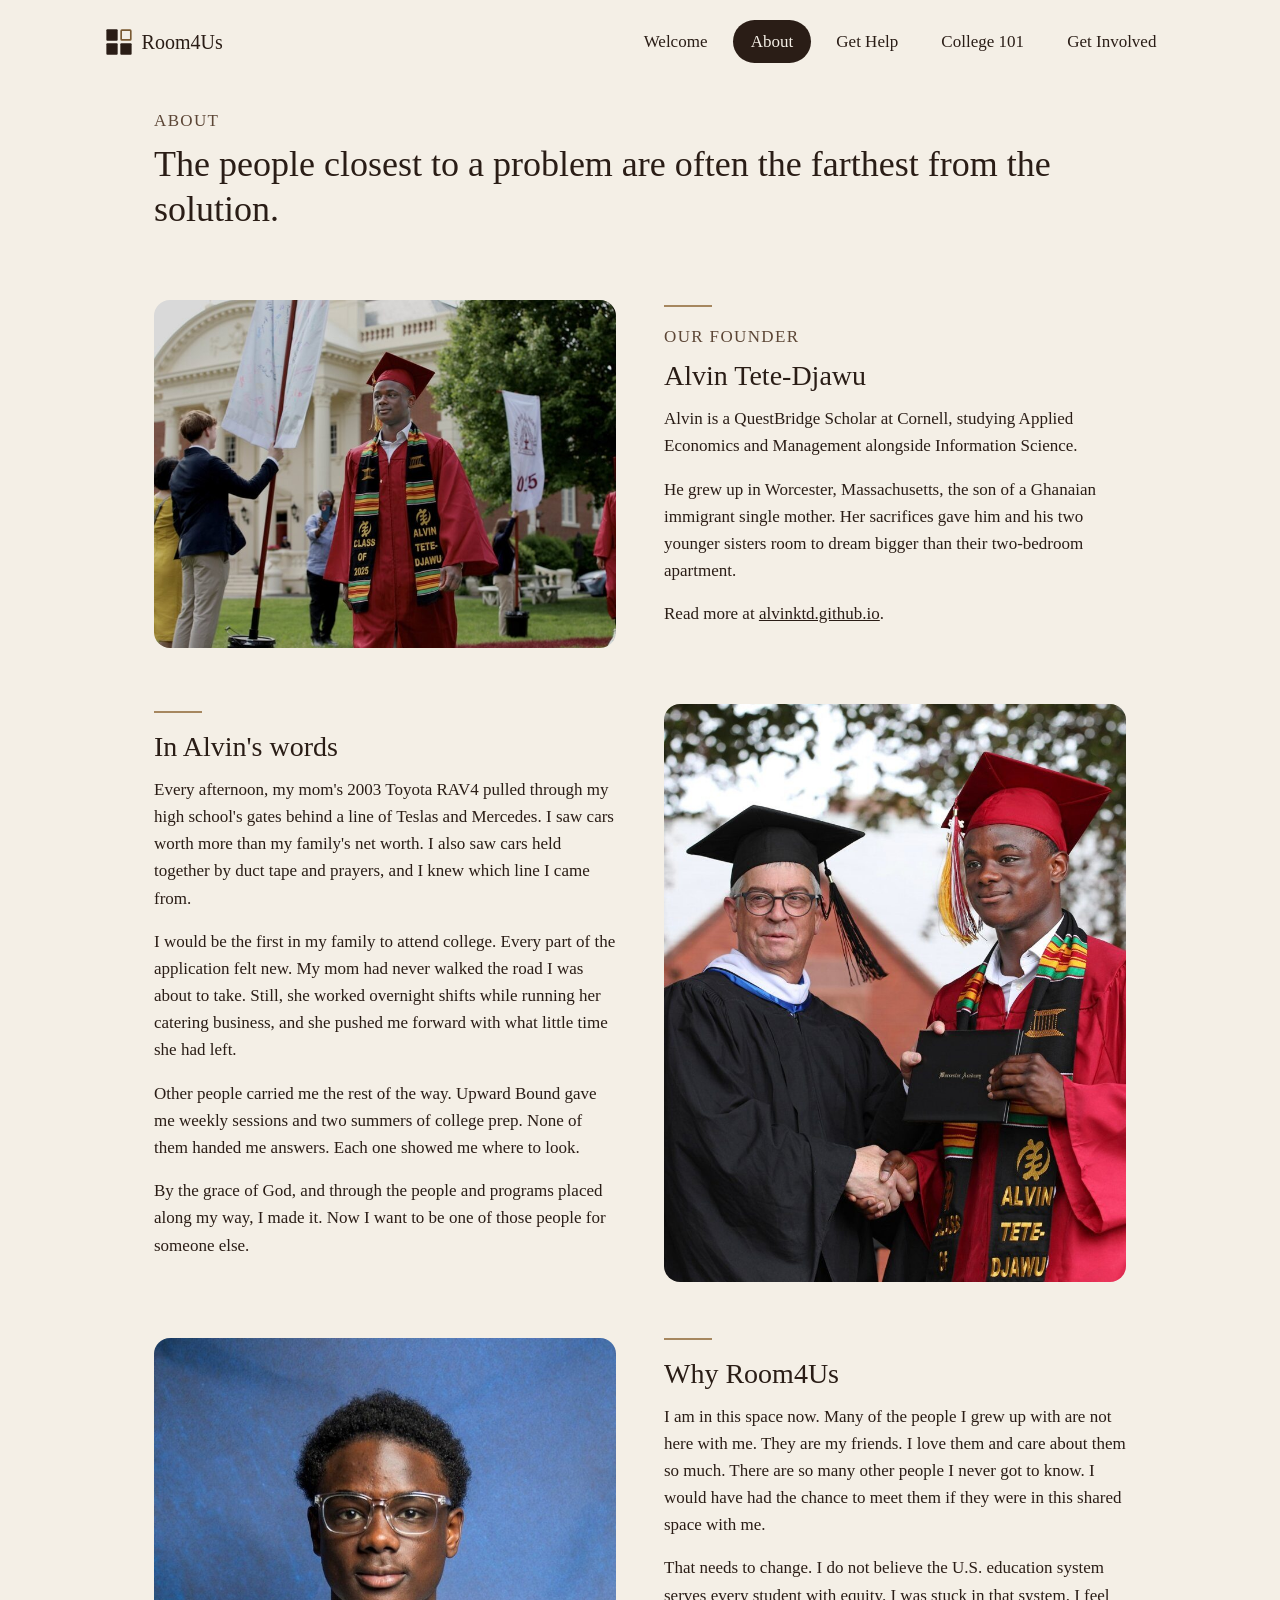
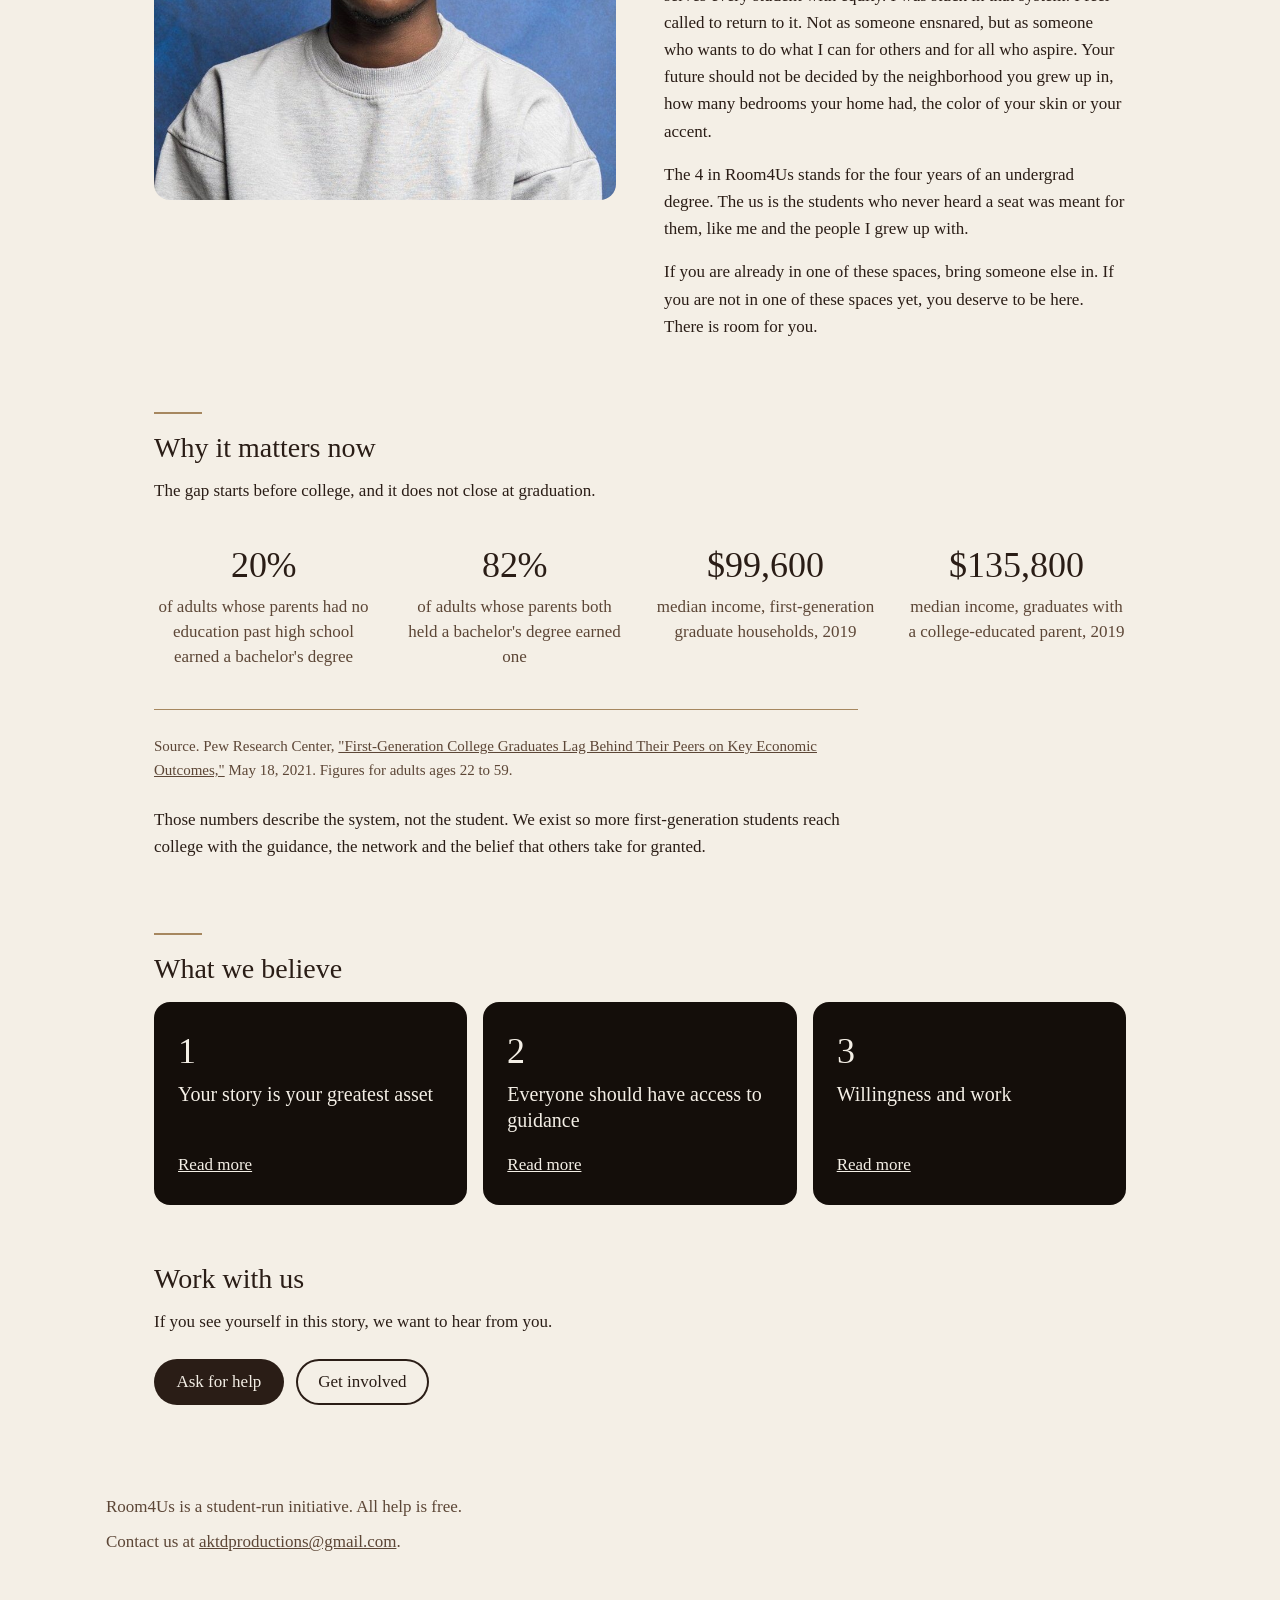
==== commit 62b92834: "Darker belief cards, informational sessions, College 101 order, cleaner About - At a glance: page ba" ====
--- a/about.html
+++ b/about.html
@@ -10,7 +10,7 @@
   <link rel="apple-touch-icon" href="images/favicon/apple-touch-icon.png">
   <meta property="og:site_name" content="Room4Us">
   <meta property="og:image" content="https://alvinktd.github.io/Room4Us/images/room4us-logo.png">
-  <link rel="stylesheet" href="css/style.css?v=9">
+  <link rel="stylesheet" href="css/style.css?v=10">
 </head>
 <body>
 
@@ -65,10 +65,11 @@
     </section>
 
     <!-- Why Room4Us. One story: the people back home, why Alvin came back, the name. Alvin's words. -->
-    <section class="card" aria-labelledby="name-heading">
+    <section class="card media media-top" aria-labelledby="name-heading">
+      <img src="images/alvin-headshot.jpg" alt="Portrait of Alvin Tete-Djawu" width="800" height="800" loading="lazy">
+      <div>
       <hr class="rule">
       <h2 id="name-heading">Why Room4Us</h2>
-      <div class="prose">
         <p>I am in this space now. Many of the people I grew up with are not here with me. They are my friends. I love them and care about them so much. There are so many other people I never got to know. I would have had the chance to meet them if they were in this shared space with me.</p>
         <p>That needs to change. I do not believe the U.S. education system serves every student with equity. I was stuck in that system. I feel called to return to it. Not as someone ensnared, but as someone who wants to do what I can for others and for all who aspire. Your future should not be decided by the neighborhood you grew up in, how many bedrooms your home had, the color of your skin or your accent.</p>
         <p>The 4 in Room4Us stands for the four years of an undergrad degree. The us is the students who never heard a seat was meant for them, like me and the people I grew up with.</p>
@@ -80,16 +81,14 @@
     <section class="card" aria-labelledby="why-heading">
       <hr class="rule">
       <h2 id="why-heading">Why it matters now</h2>
-      <div class="prose">
-        <p>The gap starts before college, and it does not close at graduation.</p>
-      </div>
-      <ul class="numbers">
+      <p>The gap starts before college, and it does not close at graduation.</p>
+      <ul class="numbers stats">
         <li><span class="number">20%</span><span class="number-label">of adults whose parents had no education past high school earned a bachelor's degree</span></li>
         <li><span class="number">82%</span><span class="number-label">of adults whose parents both held a bachelor's degree earned one</span></li>
         <li><span class="number">$99,600</span><span class="number-label">median income, first-generation graduate households, 2019</span></li>
         <li><span class="number">$135,800</span><span class="number-label">median income, graduates with a college-educated parent, 2019</span></li>
       </ul>
-      <p class="after-chips">Source. Pew Research Center, <a href="https://www.pewresearch.org/social-trends/2021/05/18/first-generation-college-graduates-lag-behind-their-peers-on-key-economic-outcomes/" target="_blank" rel="noopener noreferrer">"First-Generation College Graduates Lag Behind Their Peers on Key Economic Outcomes,"</a> May 18, 2021. Figures for adults ages 22 to 59.</p>
+      <p class="source">Source. Pew Research Center, <a href="https://www.pewresearch.org/social-trends/2021/05/18/first-generation-college-graduates-lag-behind-their-peers-on-key-economic-outcomes/" target="_blank" rel="noopener noreferrer">"First-Generation College Graduates Lag Behind Their Peers on Key Economic Outcomes,"</a> May 18, 2021. Figures for adults ages 22 to 59.</p>
       <p>Those numbers describe the system, not the student. We exist so more first-generation students reach college with the guidance, the network and the belief that others take for granted.</p>
     </section>
 
@@ -130,7 +129,7 @@
 
   <!-- ===================== Belief modals ===================== -->
 
-  <dialog id="belief-story" class="dialog-dark" aria-labelledby="belief-story-title">
+  <dialog id="belief-story" class="dialog-dark dialog-darkest" aria-labelledby="belief-story-title">
     <button class="dialog-close" type="button" aria-label="Close"><span aria-hidden="true">&times;</span></button>
     <p class="belief-number">1</p>
     <h2 id="belief-story-title">Your story is your greatest asset</h2>
@@ -139,7 +138,7 @@
     <p>We help you find the moments that show who you are. Then we help you tell them in your own voice. We give feedback. We never write it for you.</p>
   </dialog>
 
-  <dialog id="belief-access" class="dialog-dark" aria-labelledby="belief-access-title">
+  <dialog id="belief-access" class="dialog-dark dialog-darkest" aria-labelledby="belief-access-title">
     <button class="dialog-close" type="button" aria-label="Close"><span aria-hidden="true">&times;</span></button>
     <p class="belief-number">2</p>
     <h2 id="belief-access-title">Everyone should have access to guidance</h2>
@@ -148,7 +147,7 @@
     <p>No one should have to figure this out alone. I had people who showed me where to look. Every student deserves the same.</p>
   </dialog>
 
-  <dialog id="belief-work" class="dialog-dark" aria-labelledby="belief-work-title">
+  <dialog id="belief-work" class="dialog-dark dialog-darkest" aria-labelledby="belief-work-title">
     <button class="dialog-close" type="button" aria-label="Close"><span aria-hidden="true">&times;</span></button>
     <p class="belief-number">3</p>
     <h2 id="belief-work-title">Willingness and work</h2>
@@ -162,6 +161,6 @@
     <p>Contact us at <a href="mailto:aktdproductions@gmail.com">aktdproductions@gmail.com</a>.</p>
   </footer>
 
-  <script src="js/main.js?v=7"></script>
+  <script src="js/main.js?v=8"></script>
 </body>
 </html>
--- a/css/style.css
+++ b/css/style.css
@@ -29,7 +29,7 @@
   --bg: #f4efe6;           /* cream page */
   --surface: #fbf8f2;      /* cards and modals */
   --surface-dark: #2a1d16; /* chocolate hero and call-to-action cards */
-  --surface-raised: #45322a; /* cards that sit on a chocolate section */
+  --surface-darkest: #140e0a; /* belief cards, about 95 percent dark */
   --soft: #e9dfcf;         /* nav hover */
   --text: #2a1d16;         /* chocolate text */
   --text-muted: #5c4636;   /* softer text, passes contrast */
@@ -54,7 +54,7 @@
     --bg: #120d0a;
     --surface: #221813;
     --surface-dark: #2e2119;
-    --surface-raised: #47362a;
+    --surface-darkest: #0a0705;
     --soft: #3a2b21;
     --text: #f4efe6;
     --text-muted: #d9ccb9;
@@ -336,6 +336,11 @@
     grid-template-columns: 1fr 1fr;
     gap: 3rem;
   }
+
+  /* Long text beside a picture: line up at the top */
+  .media-top {
+    align-items: start;
+  }
 }
 
 /* Extra space under a row of chips or numbers */
@@ -453,7 +458,30 @@
 
 .number-label {
   display: block;
+  margin-top: 0.5rem;
   color: var(--text-muted);
+  line-height: 1.45;
+}
+
+/* Stats with room to breathe: space above, between and below */
+.stats {
+  row-gap: 2.5rem;
+  column-gap: 2rem;
+  margin: 2.5rem 0;
+}
+
+/* Source line under stats: smaller and set apart by a thin line */
+.source {
+  max-width: 44rem;
+  padding-top: 1.5rem;
+  border-top: 1px solid var(--accent);
+  color: var(--text-muted);
+  font-size: 0.9375rem;
+}
+
+.source + p {
+  max-width: 44rem;
+  margin-top: 1.5rem;
 }
 
 @media (width >= 900px) {
@@ -488,7 +516,7 @@
   padding: 1.75rem 1.5rem;
   border: 0;
   border-radius: var(--radius-small);
-  background: var(--surface-dark);
+  background: var(--surface-darkest);
   color: var(--text-on-dark);
   font-family: inherit;
   font-size: var(--size-body);
@@ -557,7 +585,7 @@
   min-height: 11rem;
   padding: 1.25rem 0.75rem;
   border-radius: var(--radius-small);
-  background: var(--surface-raised);
+  background: var(--surface-dark);
   backface-visibility: hidden;
 }
 
@@ -570,15 +598,6 @@
 .flip-label {
   display: block;
   margin-top: 0.25rem;
-}
-
-.flip-label::after {
-  content: "Tap to flip";
-  display: block;
-  margin-top: 0.75rem;
-  font-size: 0.875em;
-  text-decoration: underline;
-  opacity: 0.85;
 }
 
 @media (width >= 900px) {
@@ -616,6 +635,10 @@
 /* Bigger belief card: chocolate like the card it came from */
 .dialog-dark {
   background: var(--surface-dark);
+}
+
+.dialog-darkest {
+  background: var(--surface-darkest);
   color: var(--text-on-dark);
 }
 
@@ -669,3 +692,10 @@
 .site-footer p {
   margin: 0 0 0.5rem;
 }
+
+/* Dark theme: near-black belief cards need an edge to stand off the page */
+@media (prefers-color-scheme: dark) {
+  .belief {
+    box-shadow: inset 0 0 0 1px var(--accent);
+  }
+}
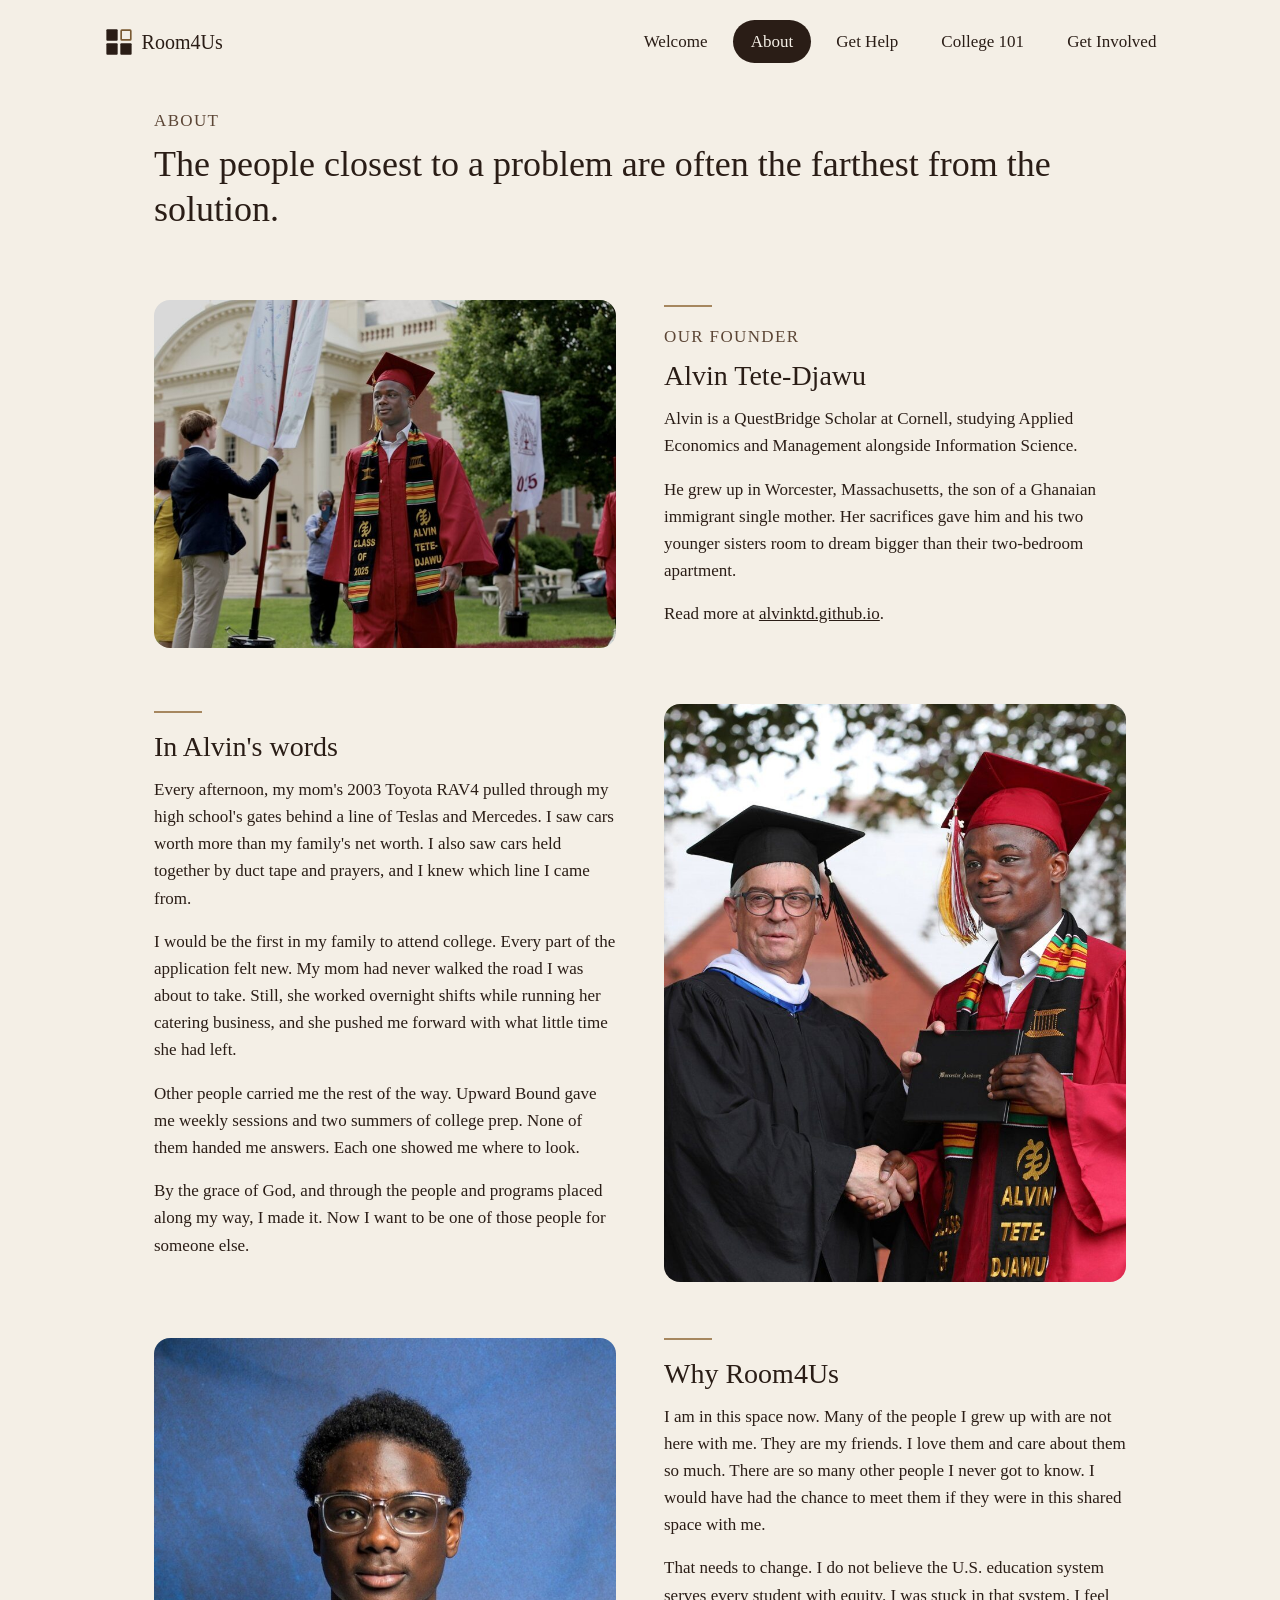
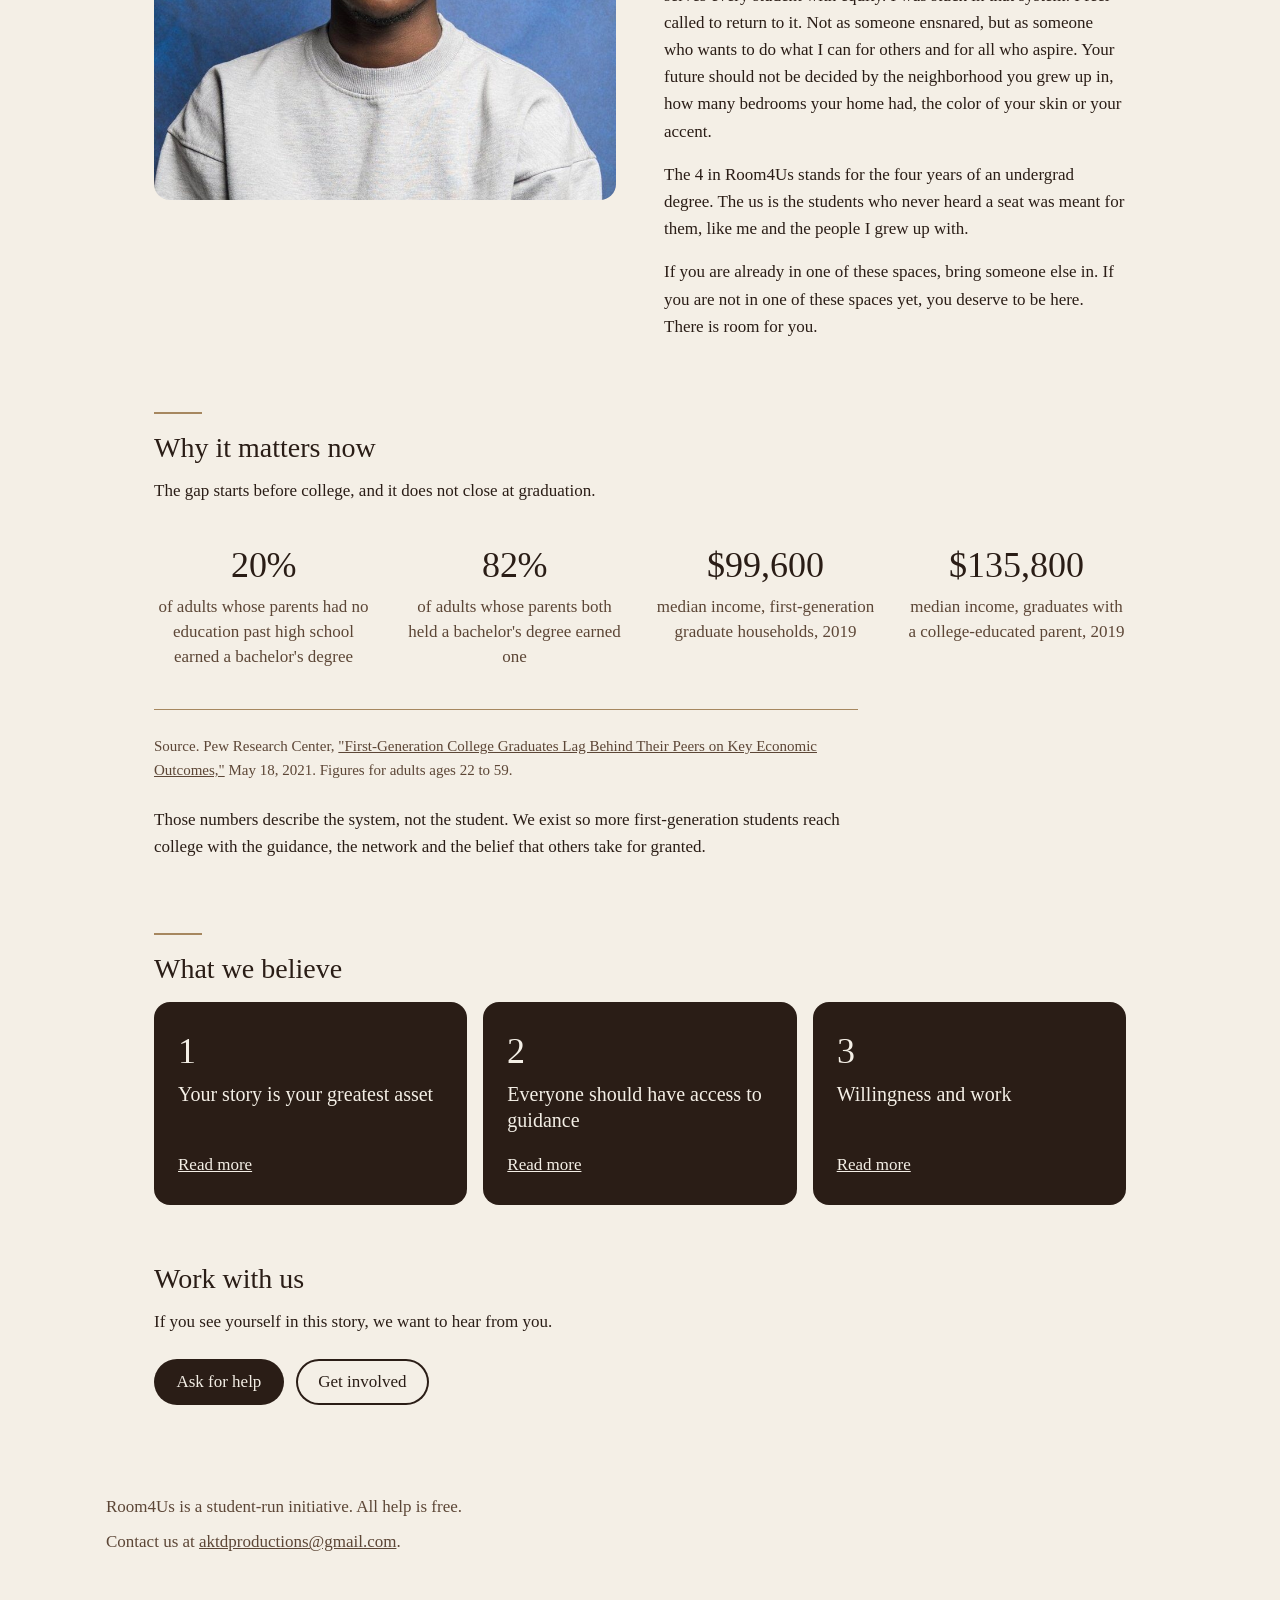
==== commit f3b97e99: "Use the one chocolate brown on every dark surface, plain flip card backs - Belief cards and their po" ====
--- a/about.html
+++ b/about.html
@@ -10,7 +10,7 @@
   <link rel="apple-touch-icon" href="images/favicon/apple-touch-icon.png">
   <meta property="og:site_name" content="Room4Us">
   <meta property="og:image" content="https://alvinktd.github.io/Room4Us/images/room4us-logo.png">
-  <link rel="stylesheet" href="css/style.css?v=10">
+  <link rel="stylesheet" href="css/style.css?v=11">
 </head>
 <body>
 
@@ -129,7 +129,7 @@
 
   <!-- ===================== Belief modals ===================== -->
 
-  <dialog id="belief-story" class="dialog-dark dialog-darkest" aria-labelledby="belief-story-title">
+  <dialog id="belief-story" class="dialog-dark" aria-labelledby="belief-story-title">
     <button class="dialog-close" type="button" aria-label="Close"><span aria-hidden="true">&times;</span></button>
     <p class="belief-number">1</p>
     <h2 id="belief-story-title">Your story is your greatest asset</h2>
@@ -138,7 +138,7 @@
     <p>We help you find the moments that show who you are. Then we help you tell them in your own voice. We give feedback. We never write it for you.</p>
   </dialog>
 
-  <dialog id="belief-access" class="dialog-dark dialog-darkest" aria-labelledby="belief-access-title">
+  <dialog id="belief-access" class="dialog-dark" aria-labelledby="belief-access-title">
     <button class="dialog-close" type="button" aria-label="Close"><span aria-hidden="true">&times;</span></button>
     <p class="belief-number">2</p>
     <h2 id="belief-access-title">Everyone should have access to guidance</h2>
@@ -147,7 +147,7 @@
     <p>No one should have to figure this out alone. I had people who showed me where to look. Every student deserves the same.</p>
   </dialog>
 
-  <dialog id="belief-work" class="dialog-dark dialog-darkest" aria-labelledby="belief-work-title">
+  <dialog id="belief-work" class="dialog-dark" aria-labelledby="belief-work-title">
     <button class="dialog-close" type="button" aria-label="Close"><span aria-hidden="true">&times;</span></button>
     <p class="belief-number">3</p>
     <h2 id="belief-work-title">Willingness and work</h2>
--- a/css/style.css
+++ b/css/style.css
@@ -29,7 +29,6 @@
   --bg: #f4efe6;           /* cream page */
   --surface: #fbf8f2;      /* cards and modals */
   --surface-dark: #2a1d16; /* chocolate hero and call-to-action cards */
-  --surface-darkest: #140e0a; /* belief cards, about 95 percent dark */
   --soft: #e9dfcf;         /* nav hover */
   --text: #2a1d16;         /* chocolate text */
   --text-muted: #5c4636;   /* softer text, passes contrast */
@@ -54,7 +53,6 @@
     --bg: #120d0a;
     --surface: #221813;
     --surface-dark: #2e2119;
-    --surface-darkest: #0a0705;
     --soft: #3a2b21;
     --text: #f4efe6;
     --text-muted: #d9ccb9;
@@ -516,7 +514,7 @@
   padding: 1.75rem 1.5rem;
   border: 0;
   border-radius: var(--radius-small);
-  background: var(--surface-darkest);
+  background: var(--surface-dark);
   color: var(--text-on-dark);
   font-family: inherit;
   font-size: var(--size-body);
@@ -591,7 +589,6 @@
 
 .flip-back {
   font-size: 0.9375rem;
-  border-top: 3px solid var(--accent);
   transform: rotateY(180deg);
 }
 
@@ -638,7 +635,7 @@
 }
 
 .dialog-darkest {
-  background: var(--surface-darkest);
+  background: var(--surface-dark);
   color: var(--text-on-dark);
 }
 
@@ -692,10 +689,3 @@
 .site-footer p {
   margin: 0 0 0.5rem;
 }
-
-/* Dark theme: near-black belief cards need an edge to stand off the page */
-@media (prefers-color-scheme: dark) {
-  .belief {
-    box-shadow: inset 0 0 0 1px var(--accent);
-  }
-}
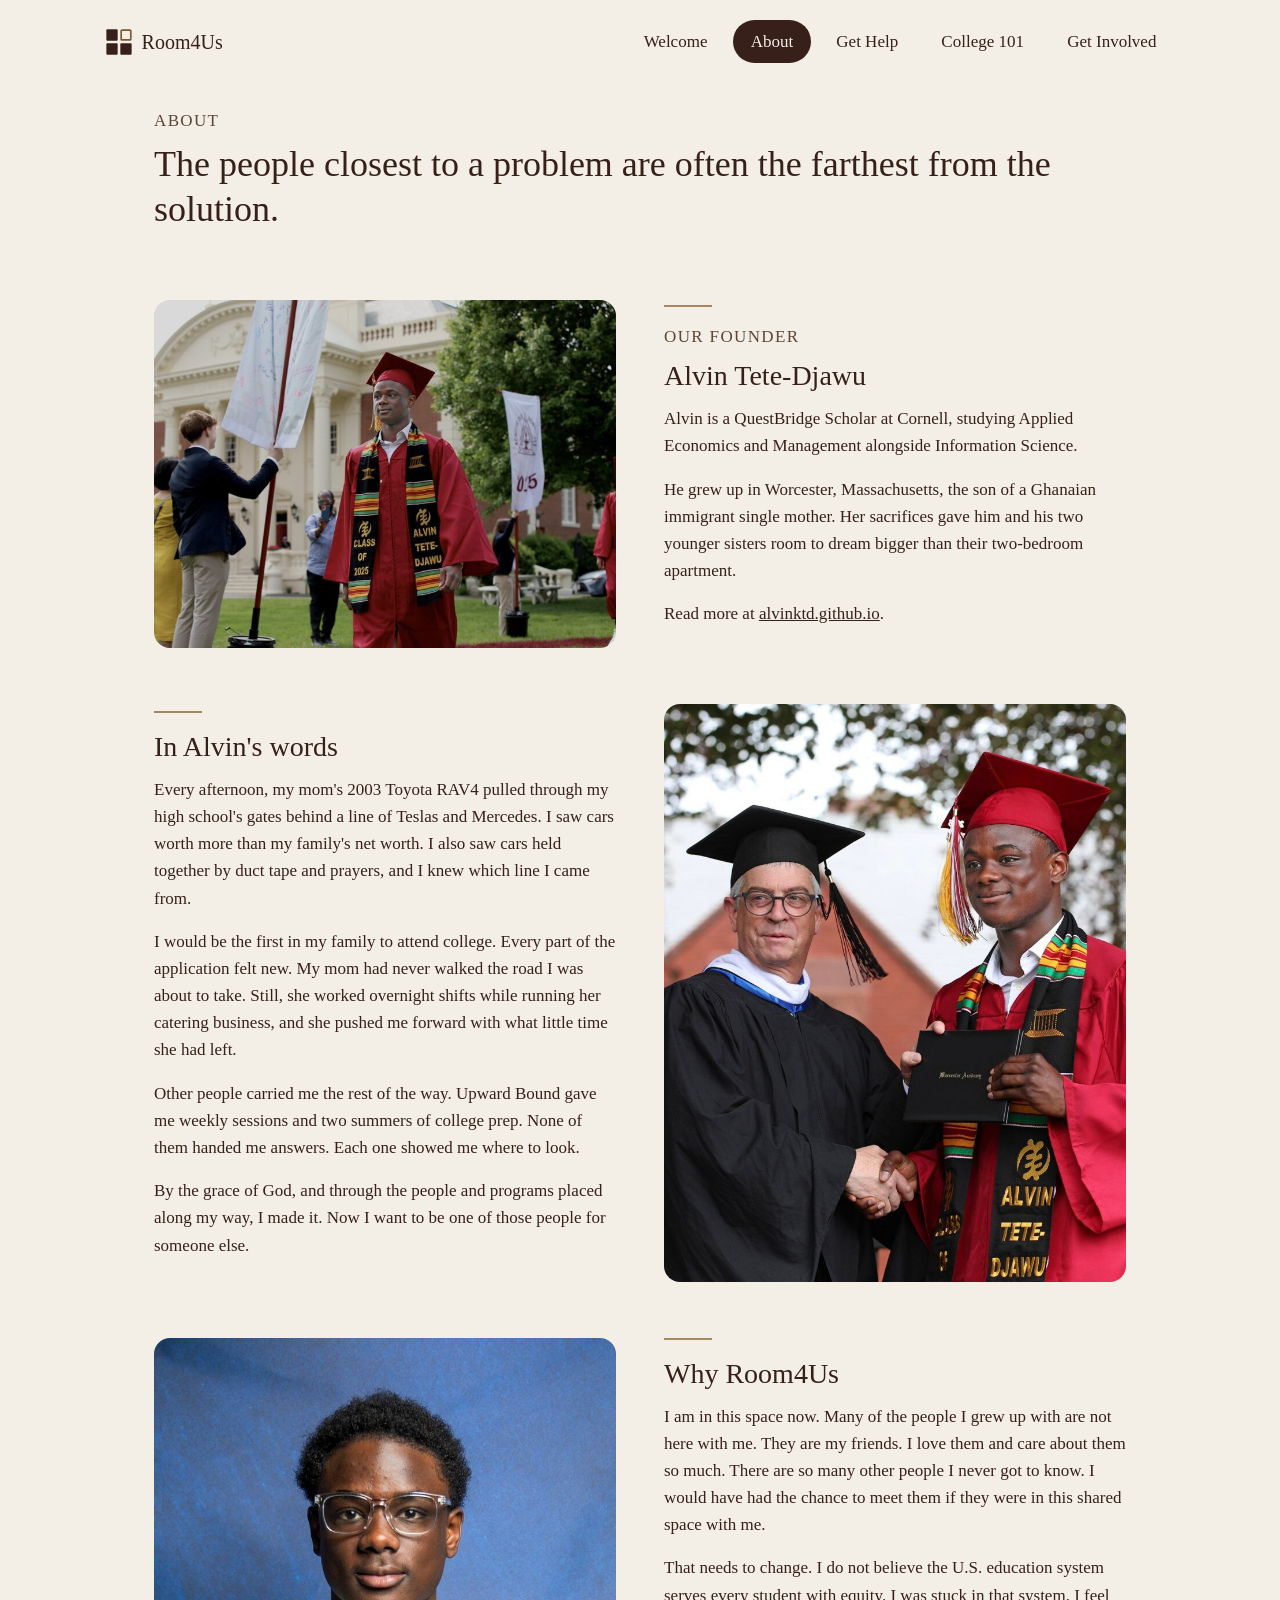
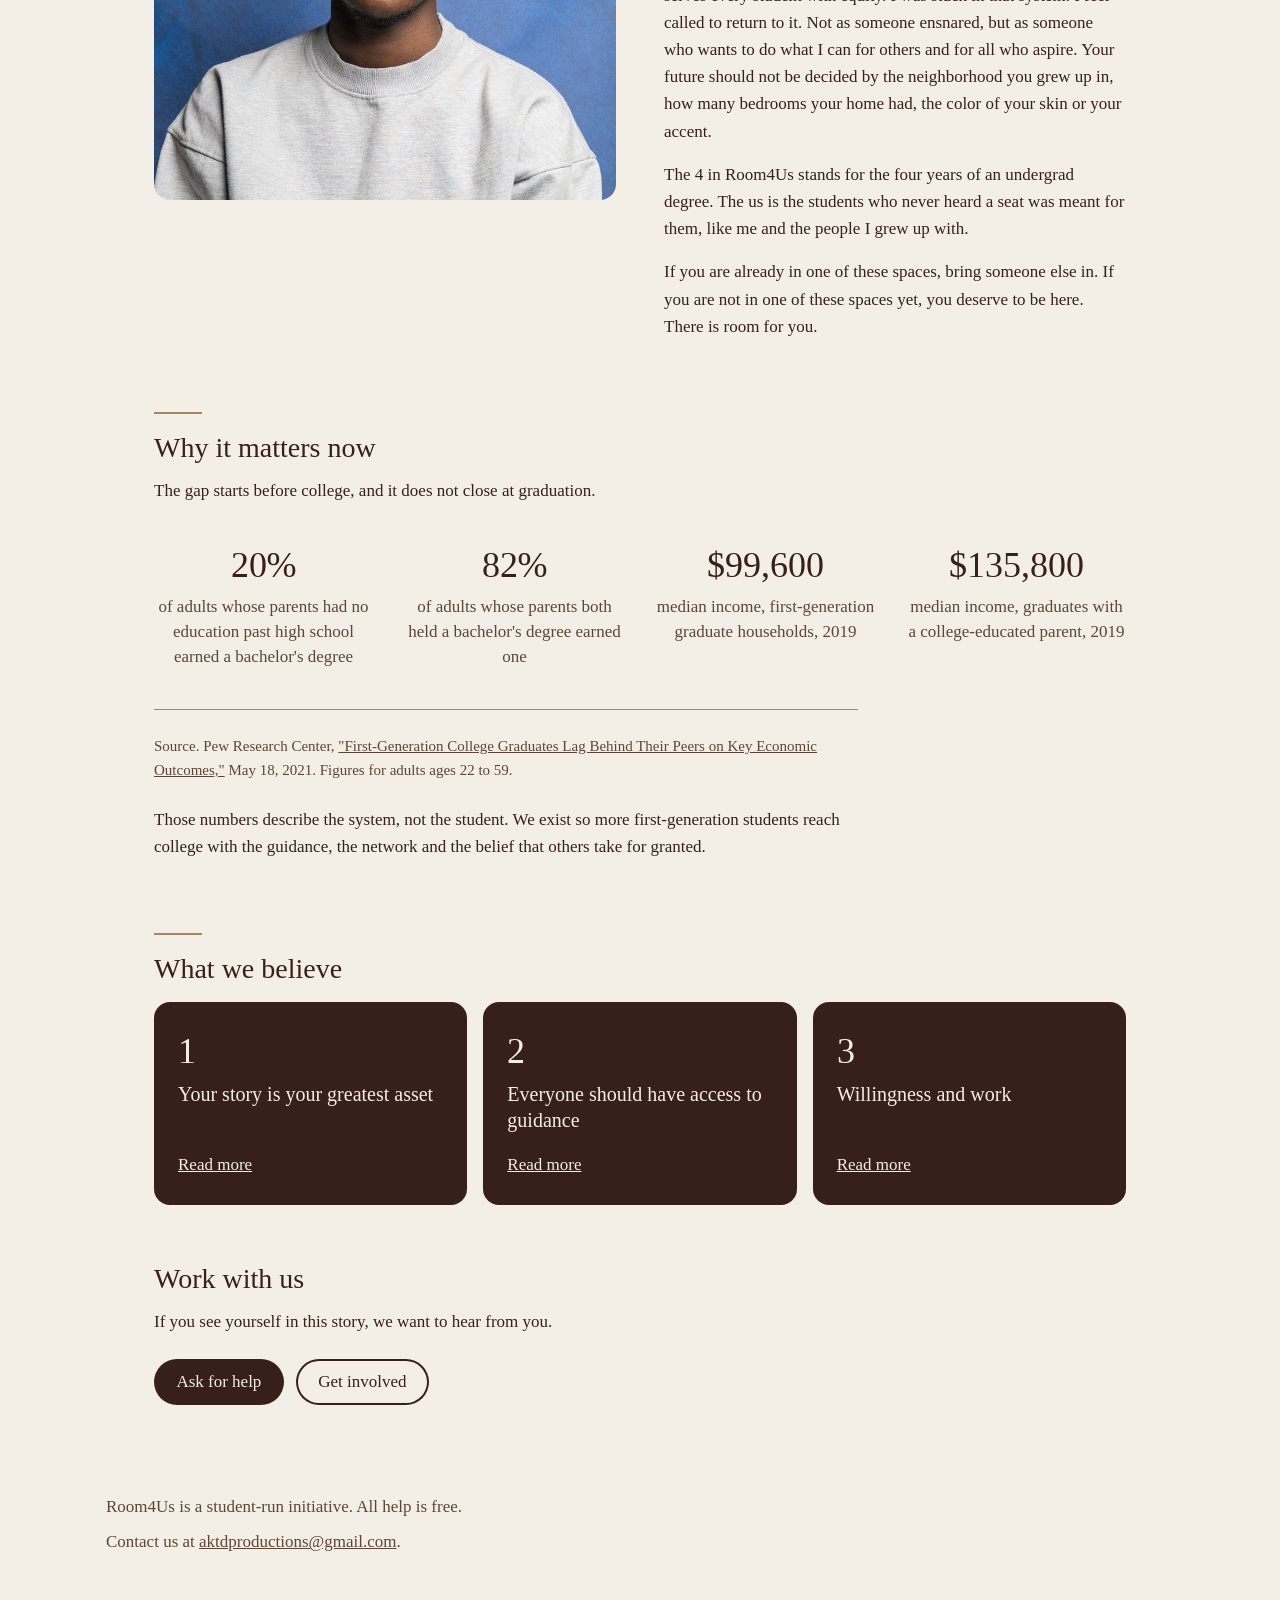
==== commit 9a1265cf: "Lighter chocolate brown #37201A across the site One brown for every dark surface, dark text, buttons" ====
--- a/about.html
+++ b/about.html
@@ -10,7 +10,7 @@
   <link rel="apple-touch-icon" href="images/favicon/apple-touch-icon.png">
   <meta property="og:site_name" content="Room4Us">
   <meta property="og:image" content="https://alvinktd.github.io/Room4Us/images/room4us-logo.png">
-  <link rel="stylesheet" href="css/style.css?v=11">
+  <link rel="stylesheet" href="css/style.css?v=12">
 </head>
 <body>
 
--- a/css/style.css
+++ b/css/style.css
@@ -28,13 +28,13 @@
 :root {
   --bg: #f4efe6;           /* cream page */
   --surface: #fbf8f2;      /* cards and modals */
-  --surface-dark: #2a1d16; /* chocolate hero and call-to-action cards */
+  --surface-dark: #37201a; /* chocolate hero and call-to-action cards */
   --soft: #e9dfcf;         /* nav hover */
-  --text: #2a1d16;         /* chocolate text */
+  --text: #37201a;         /* chocolate text */
   --text-muted: #5c4636;   /* softer text, passes contrast */
   --text-on-dark: #f4efe6; /* cream text on chocolate */
   --accent: #a6875f;       /* tan lines, decoration only */
-  --pill: #2a1d16;         /* filled pill */
+  --pill: #37201a;         /* filled pill */
   --pill-text: #f4efe6;
   --focus: #7a5a32;
   --backdrop: rgb(18 13 10 / 65%);
@@ -52,7 +52,7 @@
   :root {
     --bg: #120d0a;
     --surface: #221813;
-    --surface-dark: #2e2119;
+    --surface-dark: #37201a;
     --soft: #3a2b21;
     --text: #f4efe6;
     --text-muted: #d9ccb9;
@@ -380,7 +380,7 @@
 /* On chocolate cards, buttons flip to cream */
 .card-dark .button {
   background: var(--text-on-dark);
-  color: #2a1d16;
+  color: #37201a;
 }
 
 .card-dark .button-light {
@@ -666,7 +666,7 @@
 
 .dialog-dark .dialog-close {
   background: var(--text-on-dark);
-  color: #2a1d16;
+  color: #37201a;
 }
 
 .dialog-dark a:focus-visible,
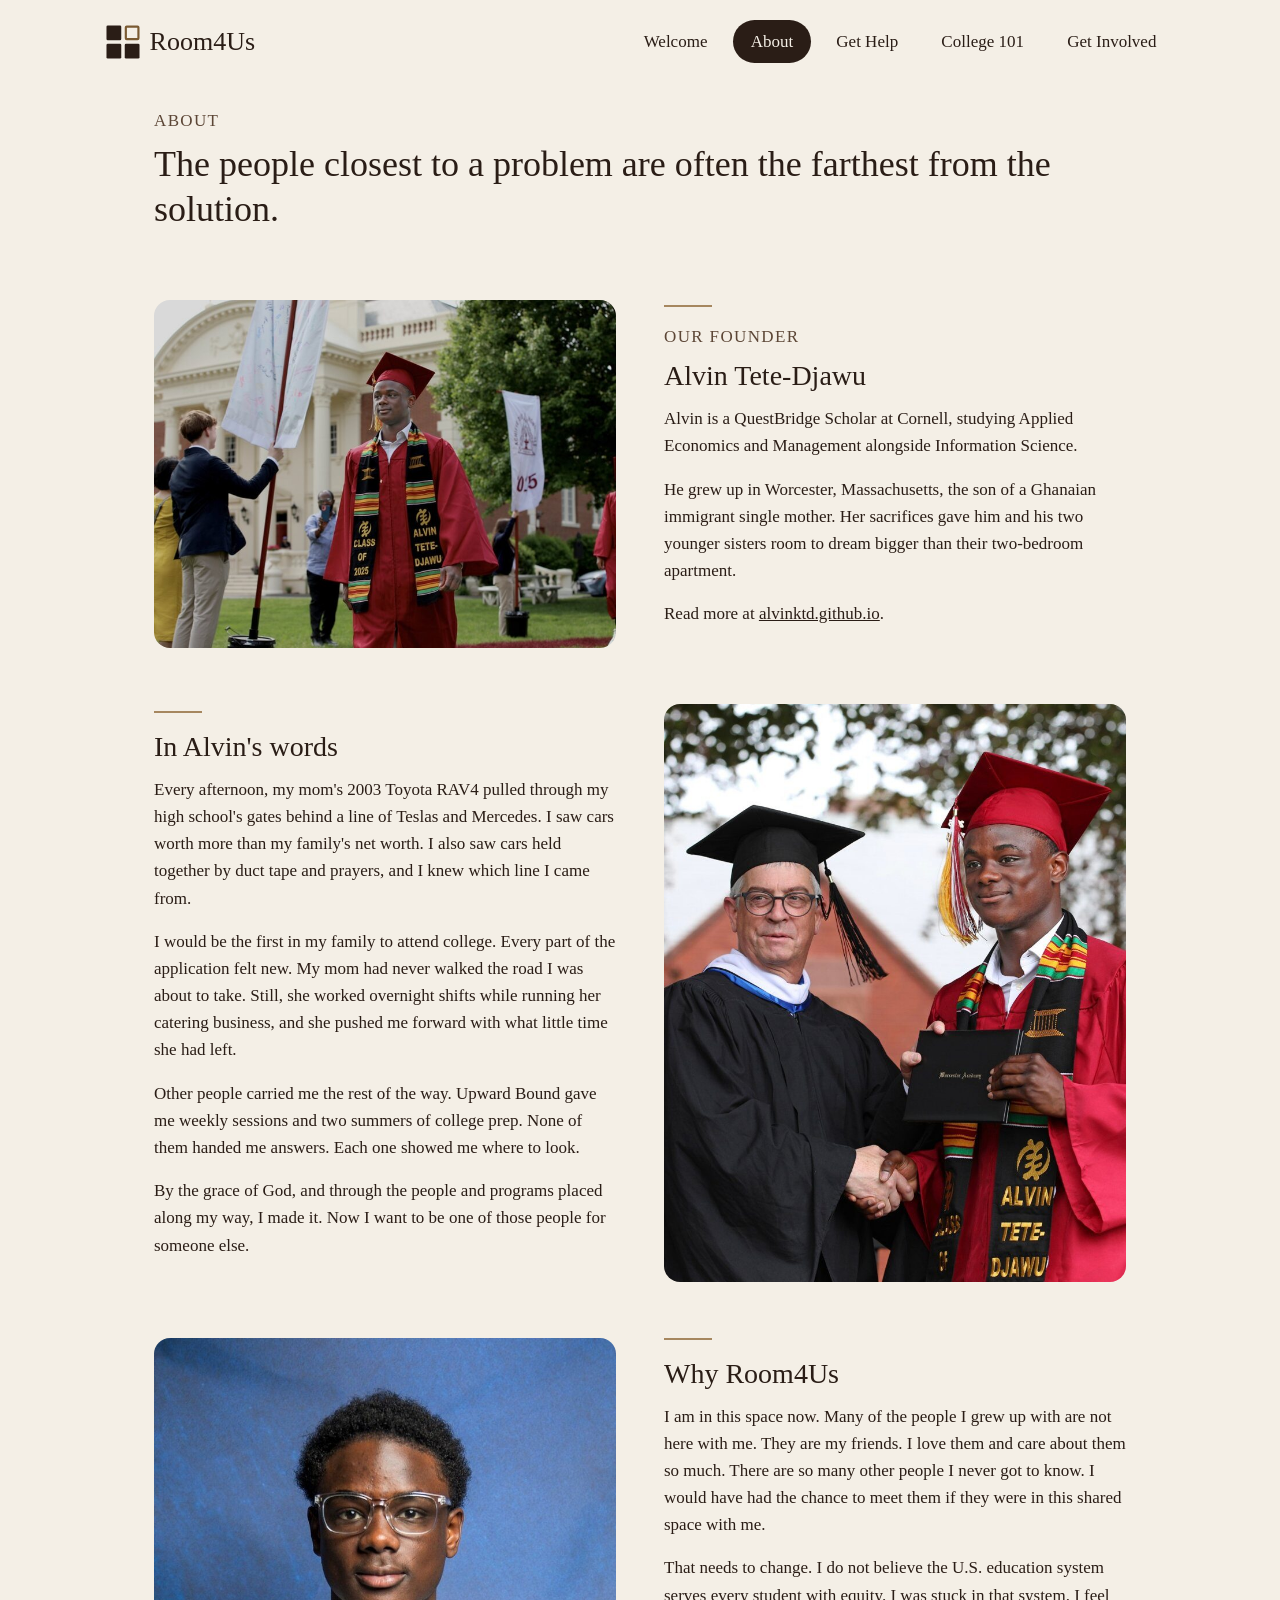
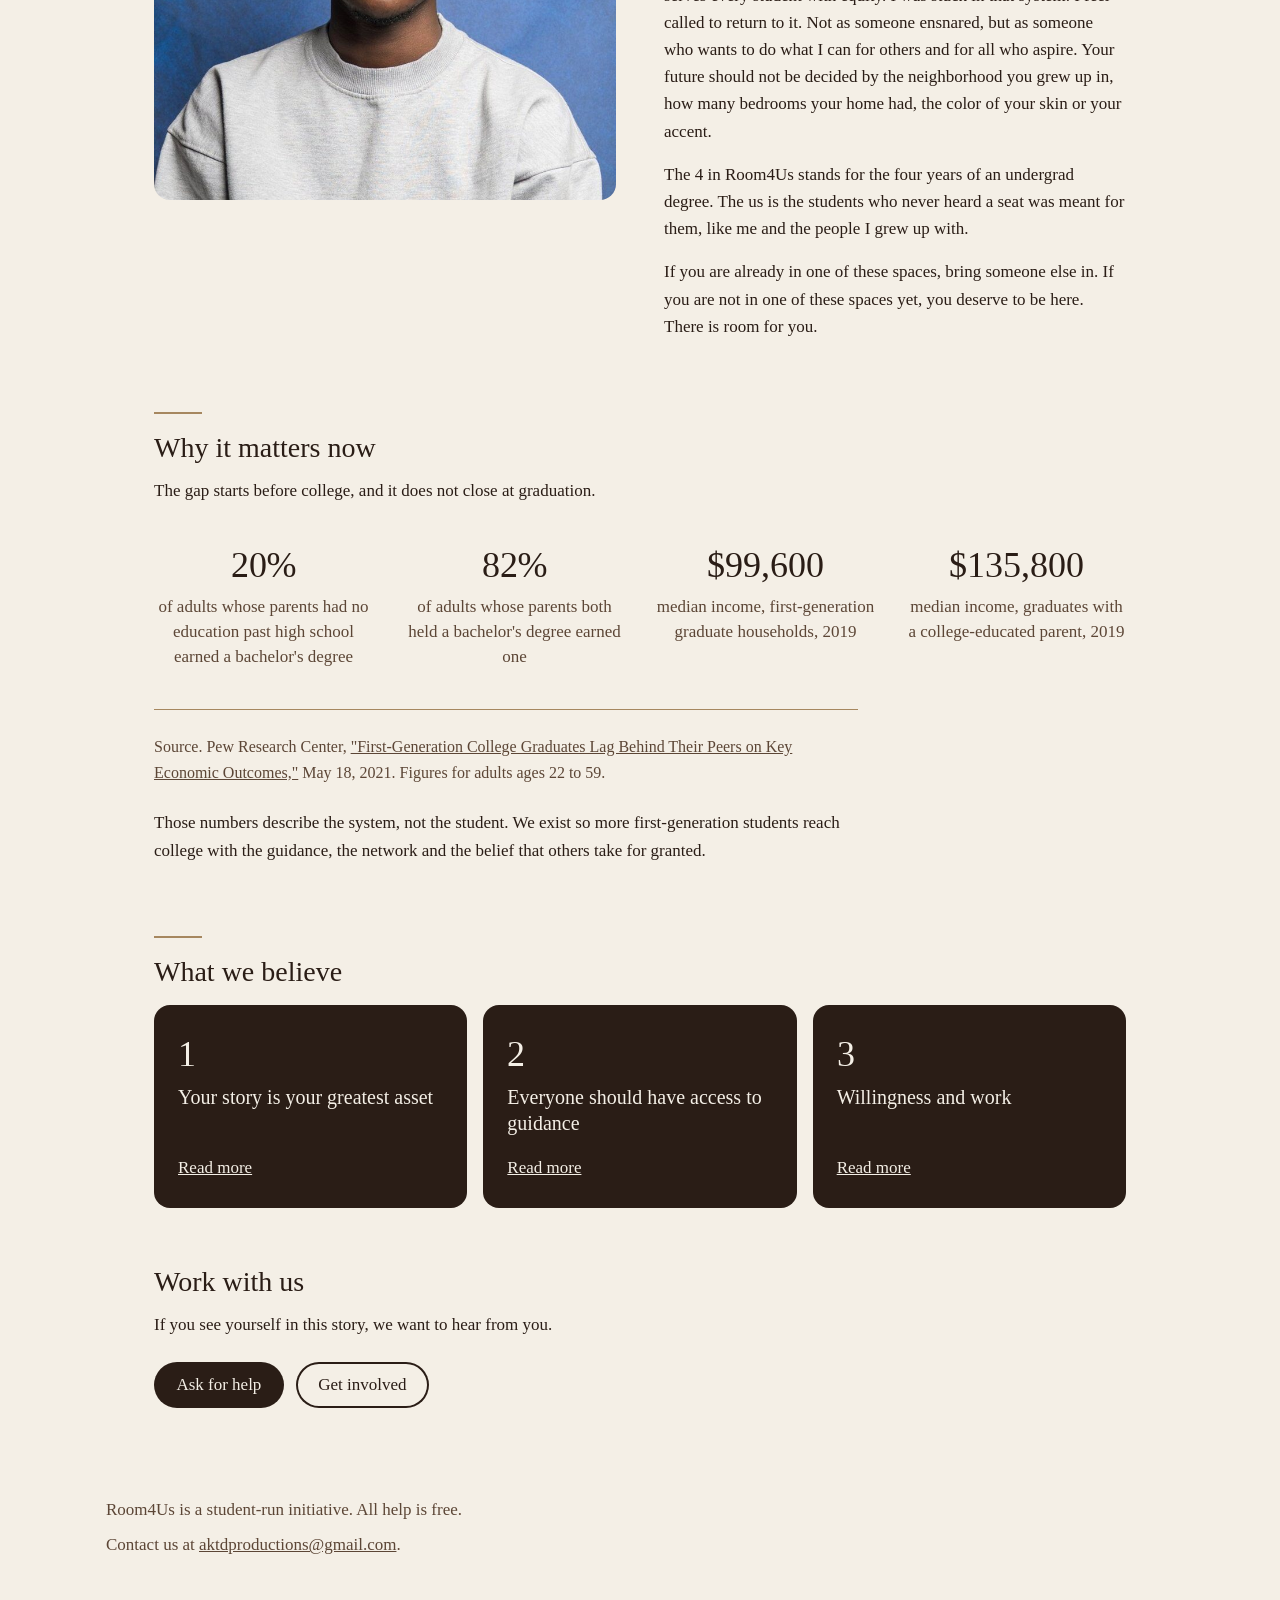
==== commit 561a3795: "Back to the logo brown, centered hero, bigger name, 16px minimum text - Every dark surface, logo fil" ====
--- a/about.html
+++ b/about.html
@@ -5,17 +5,17 @@
   <meta name="viewport" content="width=device-width, initial-scale=1">
   <title>About | Room4Us</title>
   <meta name="description" content="Why Room4Us exists, our mission, and our founder's story.">
-  <link rel="icon" href="images/favicon/favicon.svg" type="image/svg+xml">
-  <link rel="icon" href="images/favicon/favicon-32.png" sizes="32x32" type="image/png">
-  <link rel="apple-touch-icon" href="images/favicon/apple-touch-icon.png">
+  <link rel="icon" href="images/favicon/favicon.svg?v=3" type="image/svg+xml">
+  <link rel="icon" href="images/favicon/favicon-32.png?v=3" sizes="32x32" type="image/png">
+  <link rel="apple-touch-icon" href="images/favicon/apple-touch-icon.png?v=3">
   <meta property="og:site_name" content="Room4Us">
   <meta property="og:image" content="https://alvinktd.github.io/Room4Us/images/room4us-logo.png">
-  <link rel="stylesheet" href="css/style.css?v=12">
+  <link rel="stylesheet" href="css/style.css?v=14">
 </head>
 <body>
 
   <header class="site-header">
-    <a class="site-name" href="index.html"><picture><source srcset="images/room4us-mark-icon-dark.svg" media="(prefers-color-scheme: dark)"><img class="site-mark" src="images/room4us-mark-icon.svg" alt="" width="26" height="26"></picture>Room4Us</a>
+    <a class="site-name" href="index.html"><picture><source srcset="images/room4us-mark-icon-dark.svg?v=3" media="(prefers-color-scheme: dark)"><img class="site-mark" src="images/room4us-mark-icon.svg?v=3" alt="" width="34" height="34"></picture>Room4Us</a>
     <button class="menu-button" type="button" aria-expanded="false" aria-controls="site-nav" aria-label="Open menu">
       <span></span><span></span><span></span>
     </button>
--- a/css/style.css
+++ b/css/style.css
@@ -28,13 +28,13 @@
 :root {
   --bg: #f4efe6;           /* cream page */
   --surface: #fbf8f2;      /* cards and modals */
-  --surface-dark: #37201a; /* chocolate hero and call-to-action cards */
+  --surface-dark: #2a1d16; /* chocolate hero and call-to-action cards */
   --soft: #e9dfcf;         /* nav hover */
-  --text: #37201a;         /* chocolate text */
+  --text: #2a1d16;         /* chocolate text */
   --text-muted: #5c4636;   /* softer text, passes contrast */
   --text-on-dark: #f4efe6; /* cream text on chocolate */
   --accent: #a6875f;       /* tan lines, decoration only */
-  --pill: #37201a;         /* filled pill */
+  --pill: #2a1d16;         /* filled pill */
   --pill-text: #f4efe6;
   --focus: #7a5a32;
   --backdrop: rgb(18 13 10 / 65%);
@@ -52,7 +52,7 @@
   :root {
     --bg: #120d0a;
     --surface: #221813;
-    --surface-dark: #37201a;
+    --surface-dark: #2a1d16;
     --soft: #3a2b21;
     --text: #f4efe6;
     --text-muted: #d9ccb9;
@@ -158,7 +158,7 @@
   display: inline-flex;
   align-items: center;
   gap: 0.6rem;
-  font-size: var(--size-sub);
+  font-size: 1.625rem; /* the name is the brand, keep it big */
   line-height: 1.2;
   text-decoration: none;
   white-space: nowrap;
@@ -166,8 +166,8 @@
 
 .site-mark {
   display: block;
-  width: 26px;
-  height: 26px;
+  width: 34px;
+  height: 34px;
 }
 
 /* Hamburger button. Shown under 900px only. */
@@ -317,6 +317,28 @@
   max-width: 44rem;
 }
 
+/* Home hero: logo on top, words below, all centered as one block */
+.hero {
+  display: flex;
+  flex-direction: column;
+  align-items: center;
+  text-align: center;
+}
+
+.hero-logo {
+  width: min(260px, 70%);
+  margin-bottom: 2rem;
+}
+
+.hero h1,
+.hero p {
+  max-width: 40rem;
+}
+
+.hero .actions {
+  justify-content: center;
+}
+
 /* Card with a picture: stacked on mobile, side by side on wide screens */
 .media {
   display: grid;
@@ -380,7 +402,7 @@
 /* On chocolate cards, buttons flip to cream */
 .card-dark .button {
   background: var(--text-on-dark);
-  color: #37201a;
+  color: #2a1d16;
 }
 
 .card-dark .button-light {
@@ -474,7 +496,7 @@
   padding-top: 1.5rem;
   border-top: 1px solid var(--accent);
   color: var(--text-muted);
-  font-size: 0.9375rem;
+  font-size: 1rem;
 }
 
 .source + p {
@@ -588,7 +610,7 @@
 }
 
 .flip-back {
-  font-size: 0.9375rem;
+  font-size: 1rem;
   transform: rotateY(180deg);
 }
 
@@ -666,7 +688,7 @@
 
 .dialog-dark .dialog-close {
   background: var(--text-on-dark);
-  color: #37201a;
+  color: #2a1d16;
 }
 
 .dialog-dark a:focus-visible,
